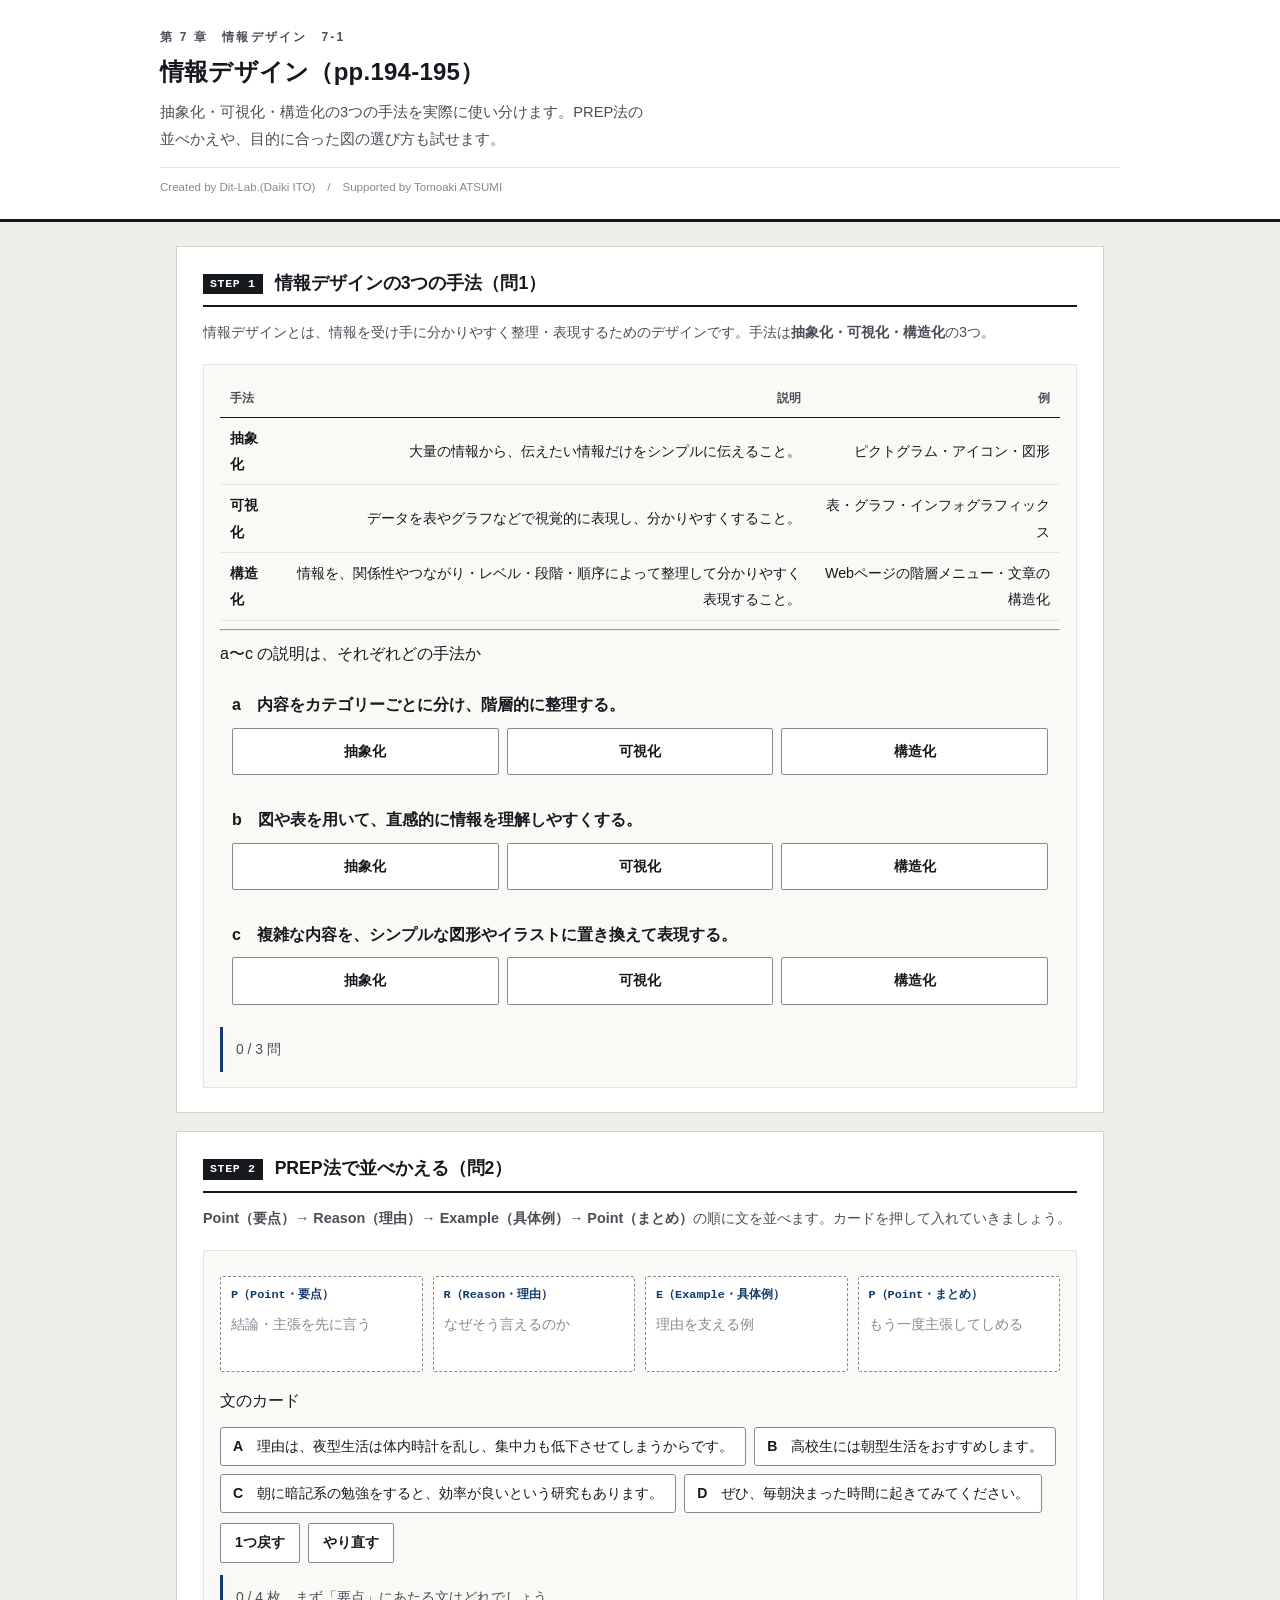
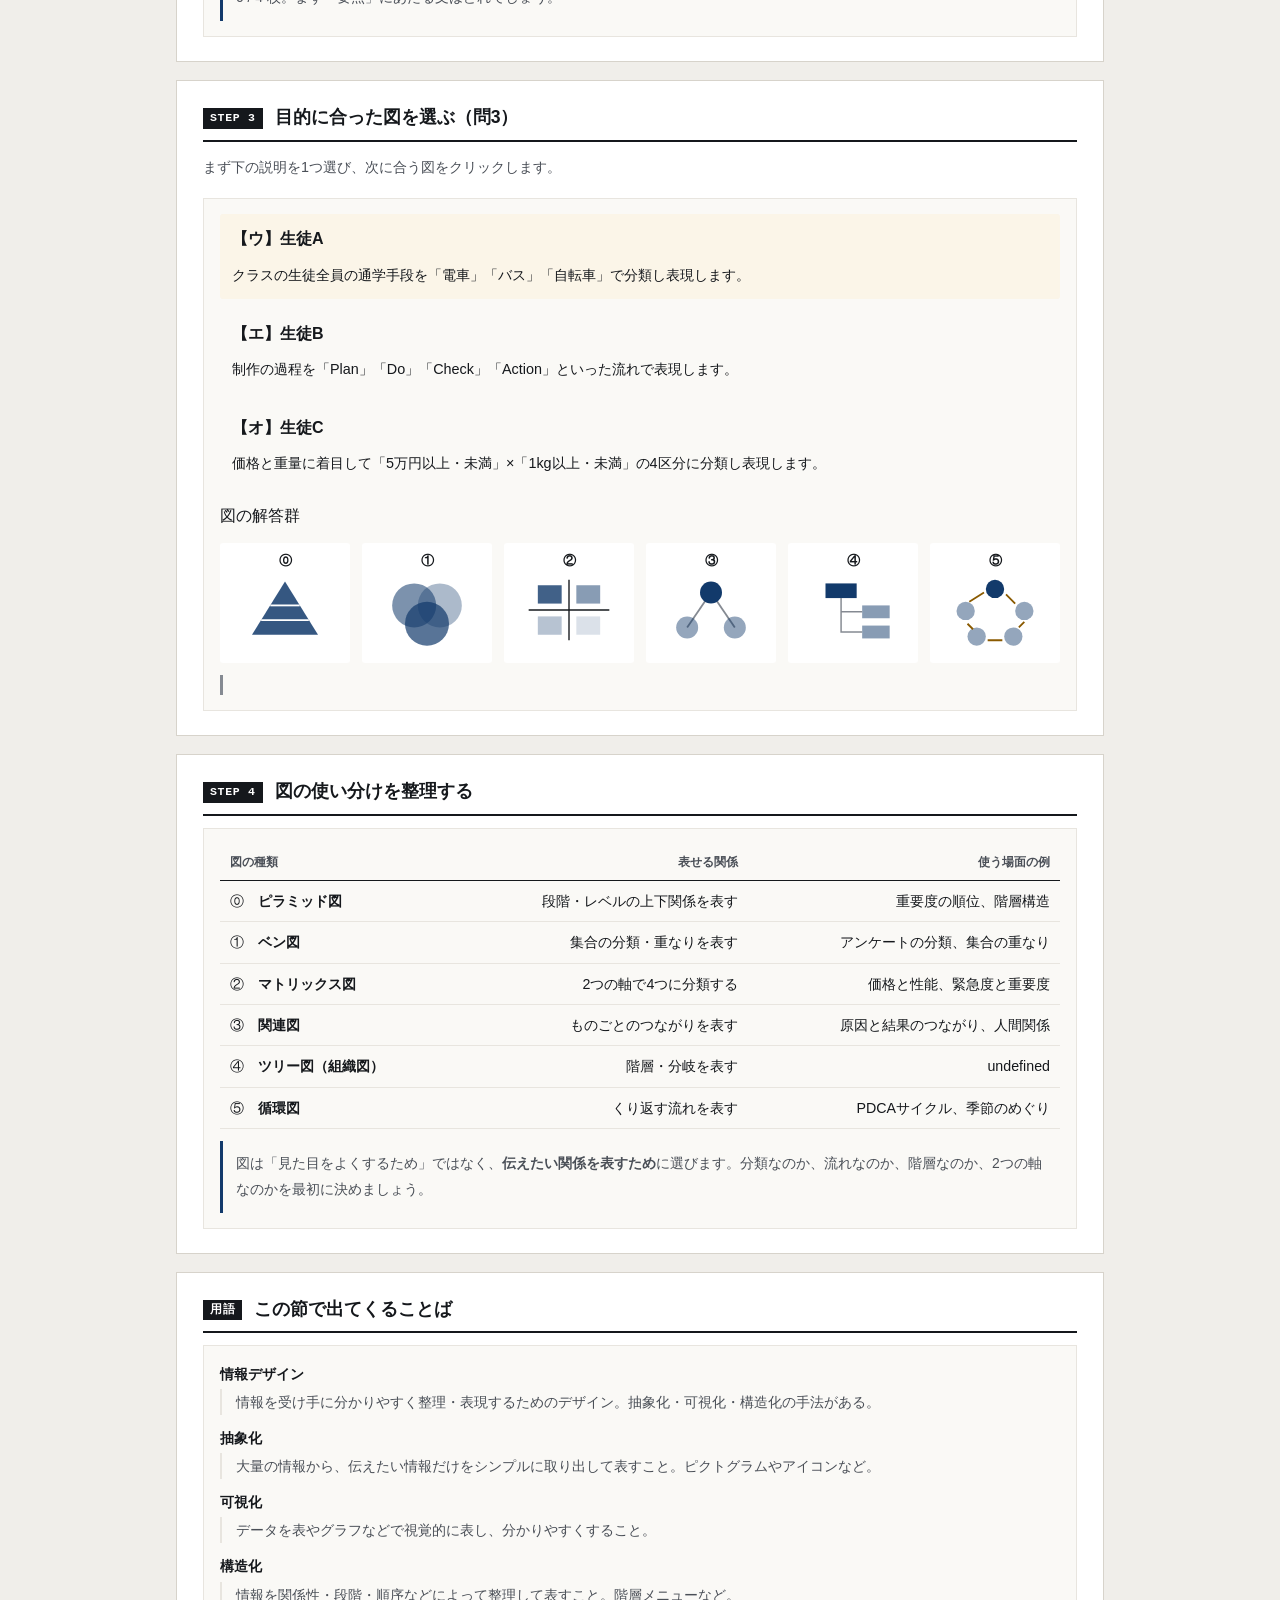
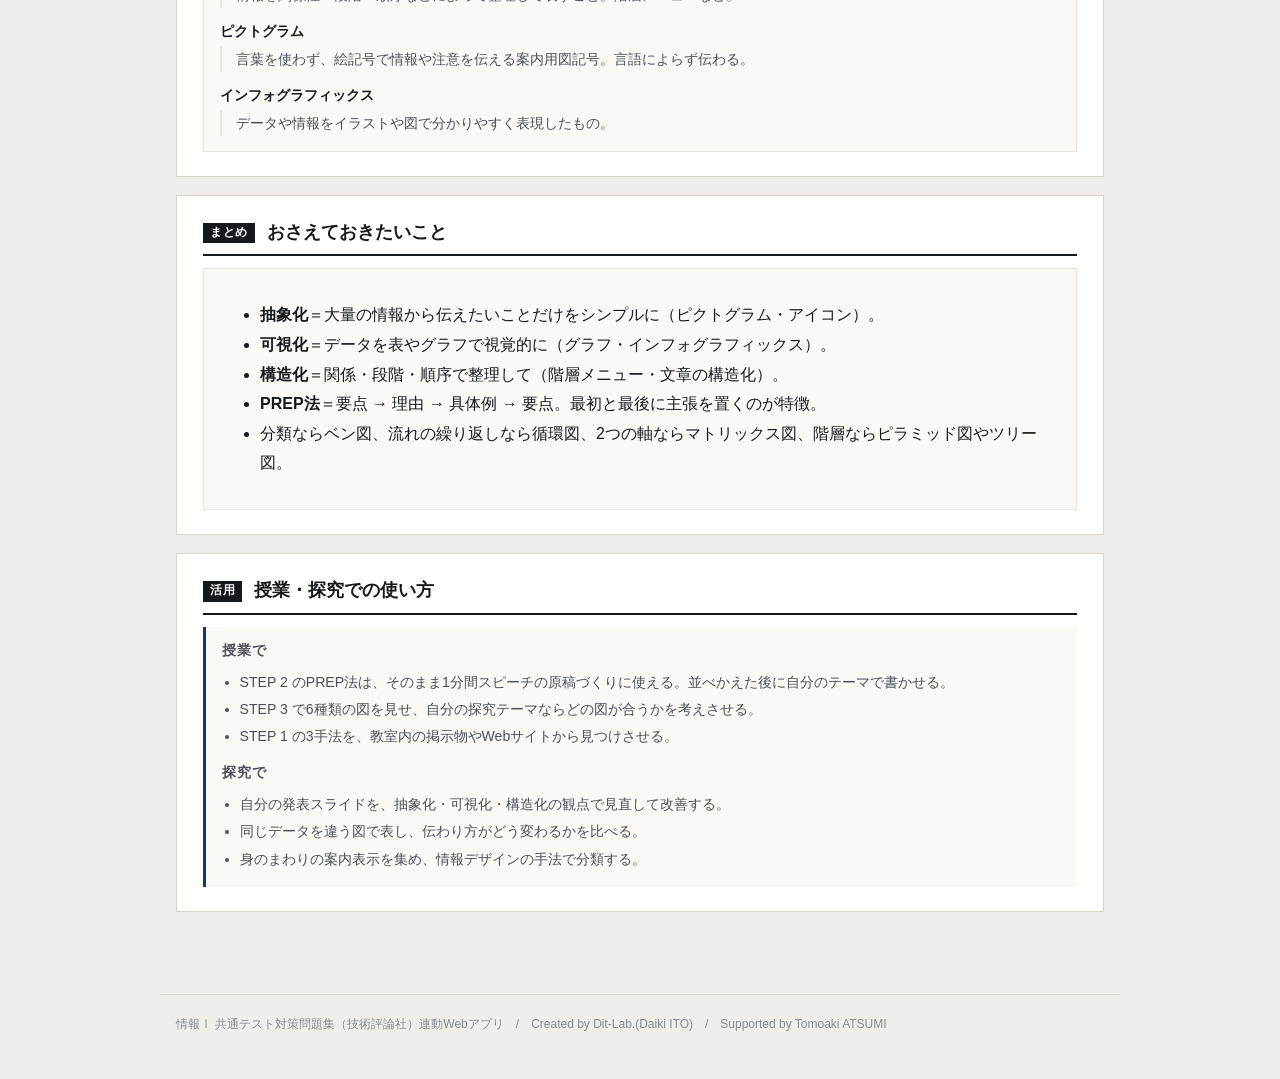
==== index.html @ 1894a0df "chore: CSS/JSにキャッシュバスターを付与（更新が確実に反映されるように）" ====
<!DOCTYPE html>
<html lang="ja">
<head>
<meta charset="UTF-8">
<meta name="viewport" content="width=device-width, initial-scale=1.0">
<title>情報デザイン｜情報Ⅰ共通テスト対策問題集</title>
<meta name="description" content="抽象化・可視化・構造化の3つの手法を実際に使い分けます。PREP法の並べかえや、目的に合った図の選び方も試せます。">
<link rel="icon" href="data:image/svg+xml,%3Csvg xmlns=%22http://www.w3.org/2000/svg%22 viewBox=%220 0 32 32%22%3E%3Crect width=%2232%22 height=%2232%22 fill=%22%2315181c%22/%3E%3Ctext x=%2216%22 y=%2222%22 font-size=%2218%22 font-family=%22monospace%22 fill=%22%23fff%22 text-anchor=%22middle%22%3E01%3C/text%3E%3C/svg%3E">
<link rel="stylesheet" href="css/style.css?v=239696b1">
<link rel="stylesheet" href="css/app.css?v=c68f0363">
</head>
<body>

<header class="app-header">
  <div class="inner">
    <span class="eyebrow">第 7 章　情報デザイン　7-1</span>
    <h1>情報デザイン（pp.194-195）</h1>
    <p class="lead">抽象化・可視化・構造化の3つの手法を実際に使い分けます。PREP法の並べかえや、目的に合った図の選び方も試せます。</p>
    <p class="credit">Created by Dit-Lab.(Daiki ITO)　/　Supported by Tomoaki ATSUMI</p>
  </div>
</header>

<main class="wrap">
  <section class="step" id="step1">
    <h2><span class="no">STEP 1</span>情報デザインの3つの手法（問1）</h2>
    <p class="desc">情報デザインとは、情報を受け手に分かりやすく整理・表現するためのデザインです。手法は<strong>抽象化・可視化・構造化</strong>の3つ。</p>
    <div class="panel">
      <div class="tbl-scroll"><table class="tbl" id="methodTable"></table></div>
      <hr class="sep">
      <p class="qhead">a〜c の説明は、それぞれどの手法か</p>
      <div class="methodgrid" id="methodBox"></div>
      <div class="note" id="methodNote" style="margin-top:12px"></div>
    </div>
  </section>

  <section class="step" id="step2">
    <h2><span class="no">STEP 2</span>PREP法で並べかえる（問2）</h2>
    <p class="desc"><strong>Point（要点）→ Reason（理由）→ Example（具体例）→ Point（まとめ）</strong>の順に文を並べます。カードを押して入れていきましょう。</p>
    <div class="panel">
      <div class="prep" id="prepSlots"></div>
      <p class="qhead" style="margin-top:14px">文のカード</p>
      <div class="cards" id="prepCards"></div>
      <div class="btn-row" style="margin-top:10px">
        <button class="btn" id="prepUndo">1つ戻す</button>
        <button class="btn" id="prepReset">やり直す</button>
      </div>
      <div class="note" id="prepNote" style="margin-top:12px"></div>
    </div>
  </section>

  <section class="step" id="step3">
    <h2><span class="no">STEP 3</span>目的に合った図を選ぶ（問3）</h2>
    <p class="desc">まず下の説明を1つ選び、次に合う図をクリックします。</p>
    <div class="panel">
      <div class="methodgrid" id="caseBox"></div>
      <p class="qhead" style="margin-top:14px">図の解答群</p>
      <div class="figgrid" id="figBox"></div>
      <div class="note" id="figNote" style="margin-top:12px"></div>
    </div>
  </section>

  <section class="step" id="step4">
    <h2><span class="no">STEP 4</span>図の使い分けを整理する</h2>
    <div class="panel">
      <div class="tbl-scroll"><table class="tbl" id="useTable"></table></div>
      <div class="note info" style="margin-top:12px">図は「見た目をよくするため」ではなく、<strong>伝えたい関係を表すため</strong>に選びます。分類なのか、流れなのか、階層なのか、2つの軸なのかを最初に決めましょう。</div>
    </div>
  </section>

  <section class="step" id="glossary">
    <h2><span class="no">用語</span>この節で出てくることば</h2>
    <div class="panel"><div id="glossBox"></div></div>
  </section>

  <section class="step" id="wrap">
    <h2><span class="no">まとめ</span>おさえておきたいこと</h2>
    <div class="panel">
      <ul class="bullets">
        <li><strong>抽象化</strong>＝大量の情報から伝えたいことだけをシンプルに（ピクトグラム・アイコン）。</li>
        <li><strong>可視化</strong>＝データを表やグラフで視覚的に（グラフ・インフォグラフィックス）。</li>
        <li><strong>構造化</strong>＝関係・段階・順序で整理して（階層メニュー・文章の構造化）。</li>
        <li><strong>PREP法</strong>＝要点 → 理由 → 具体例 → 要点。最初と最後に主張を置くのが特徴。</li>
        <li>分類ならベン図、流れの繰り返しなら循環図、2つの軸ならマトリックス図、階層ならピラミッド図やツリー図。</li>
      </ul>
    </div>
  </section>

  <section class="step">
    <h2><span class="no">活用</span>授業・探究での使い方</h2>
    <div class="use-note">
      <h3>授業で</h3>
      <ul>
        <li>STEP 2 のPREP法は、そのまま1分間スピーチの原稿づくりに使える。並べかえた後に自分のテーマで書かせる。</li>
        <li>STEP 3 で6種類の図を見せ、自分の探究テーマならどの図が合うかを考えさせる。</li>
        <li>STEP 1 の3手法を、教室内の掲示物やWebサイトから見つけさせる。</li>
      </ul>
      <h3 style="margin-top:12px">探究で</h3>
      <ul>
        <li>自分の発表スライドを、抽象化・可視化・構造化の観点で見直して改善する。</li>
        <li>同じデータを違う図で表し、伝わり方がどう変わるかを比べる。</li>
        <li>身のまわりの案内表示を集め、情報デザインの手法で分類する。</li>
      </ul>
    </div>
  </section>

</main>

<footer class="app-footer">
  情報Ⅰ 共通テスト対策問題集（技術評論社）連動Webアプリ　/　Created by Dit-Lab.(Daiki ITO)　/　Supported by Tomoaki ATSUMI
</footer>

<script src="js/tools.js?v=c07db610"></script>
<script src="js/chart.js?v=fb6e3be1"></script>
<script src="js/terms.js?v=a39c841d"></script>
<script src="js/app.js?v=77e30f7d"></script>
</body>
</html>
---- css/style.css ----
/* =========================================================
   情報Ⅰ 共通テスト対策問題集 — Web アプリ共通スタイル
   紙面（参考書）に寄せた設計。装飾色は使わず、色は意味を持つときだけ。
   ========================================================= */

:root{
  --paper:#ffffff;
  --paper-2:#faf9f6;      /* うすい紙 */
  --bg:#f0eeea;           /* 台紙 */
  --ink:#15181c;
  --ink-2:#4a4f57;
  --ink-3:#858a92;
  --rule:#d7d3cb;         /* 罫線 */
  --rule-2:#e8e5df;
  --accent:#123a6b;       /* 濃紺。主要操作と現在地だけに使う */
  --accent-w:#e9eef6;
  --zero:#c0392b;         /* 左＝0 */
  --one:#1d4ed8;          /* 右＝1 */
  --ok:#1f7a3d;   --ok-bg:#eef6f0;
  --ng:#b3261e;   --ng-bg:#fbefee;
  --warn:#8a5a00; --warn-bg:#fbf5e8;
  --font:"Hiragino Kaku Gothic ProN","Hiragino Sans","Yu Gothic Medium","Yu Gothic",
         "Noto Sans JP",Meiryo,-apple-system,BlinkMacSystemFont,sans-serif;
  --mono:"SFMono-Regular",Menlo,Consolas,"Courier New",monospace;
}

*{box-sizing:border-box}
[hidden]{display:none !important}
html{-webkit-text-size-adjust:100%}
body{
  margin:0; background:var(--bg); color:var(--ink);
  font-family:var(--font); font-size:16px; line-height:1.85;
  font-feature-settings:"palt" 1;
}
h1,h2,h3,h4{line-height:1.45; margin:0; font-weight:700}
p{margin:0 0 .75em} p:last-child{margin-bottom:0}
a{color:var(--accent)}

/* ---------- 標題 ---------- */
.app-header{background:var(--paper); border-bottom:3px solid var(--ink); padding:26px 20px 20px}
.app-header .inner{max-width:960px; margin:0 auto}
.app-header .eyebrow{
  font-size:.75rem; font-weight:700; color:var(--ink-2); letter-spacing:.18em;
  display:block; margin-bottom:7px;
}
.app-header h1{font-size:1.5rem; letter-spacing:.01em}
.app-header .lead{font-size:.92rem; color:var(--ink-2); margin-top:9px; max-width:60ch}
.app-header .credit{
  font-size:.72rem; color:var(--ink-3); margin-top:14px;
  padding-top:9px; border-top:1px solid var(--rule-2);
}

/* ---------- 版面 ---------- */
.wrap{max-width:960px; margin:0 auto; padding:24px 16px 64px}
.step{background:var(--paper); border:1px solid var(--rule); padding:24px 26px; margin-bottom:18px}
.step > h2{
  display:flex; align-items:baseline; gap:12px; font-size:1.1rem;
  padding-bottom:9px; border-bottom:2px solid var(--ink); margin-bottom:12px;
}
.step > h2 .no{
  flex:none; font-family:var(--mono); font-size:.72rem; font-weight:700;
  background:var(--ink); color:var(--paper); padding:2px 7px; letter-spacing:.06em;
  position:relative; top:-2px;
}
.step > .desc{color:var(--ink-2); font-size:.9rem; margin-bottom:18px}
.step[hidden]{display:none}

.grid{display:grid; gap:20px}
.grid > *{min-width:0}          /* 子の中身で列が広がるのを防ぐ */
@media(min-width:800px){ .grid.c2{grid-template-columns:1fr 1fr} }

.panel{border:1px solid var(--rule-2); background:var(--paper-2); padding:15px 16px; min-width:0}
.panel > h3{
  font-size:.8rem; font-weight:700; color:var(--ink-2); letter-spacing:.08em;
  margin-bottom:12px; padding-bottom:6px; border-bottom:1px solid var(--rule);
}

/* ---------- 部品 ---------- */
.btn{
  appearance:none; border:1px solid var(--ink-3); background:var(--paper); color:var(--ink);
  font-family:inherit; font-size:.88rem; font-weight:700; padding:8px 14px;
  border-radius:2px; cursor:pointer; min-height:40px; line-height:1.4;
  transition:background .12s, border-color .12s, color .12s;
}
.btn:hover:not(:disabled){background:var(--accent-w); border-color:var(--accent); color:var(--accent)}
.btn:disabled{opacity:.35; cursor:not-allowed}
.btn.primary{background:var(--accent); color:var(--paper); border-color:var(--accent)}
.btn.primary:hover:not(:disabled){background:#0d2c53; color:var(--paper)}
.btn.ghost{border-color:var(--rule); color:var(--ink-2)}
.btn.sm{font-size:.8rem; padding:5px 10px; min-height:34px}
.btn-row{display:flex; flex-wrap:wrap; gap:8px; align-items:center}

/* タブ（見出し下線式） */
.seg{display:flex; gap:0; border-bottom:1px solid var(--rule)}
.seg button{
  appearance:none; border:0; background:transparent; font-family:inherit; font-size:.88rem;
  font-weight:700; color:var(--ink-3); padding:9px 4px; margin-right:26px; cursor:pointer;
  border-bottom:3px solid transparent; margin-bottom:-1px; min-height:40px;
}
.seg button:hover{color:var(--ink-2)}
.seg button[aria-pressed="true"]{color:var(--ink); border-bottom-color:var(--accent)}

label.fld{display:block; font-size:.78rem; font-weight:700; color:var(--ink-2); margin-bottom:5px; letter-spacing:.04em}
input[type=text], textarea, input[type=number]{
  width:100%; font-family:inherit; font-size:1rem; color:var(--ink);
  border:1px solid var(--ink-3); border-radius:2px; padding:9px 11px;
  background:var(--paper); min-height:42px;
}
input:focus, textarea:focus{outline:2px solid var(--accent); outline-offset:-1px; border-color:var(--accent)}
.btn:focus-visible, .seg button:focus-visible, .node-card:focus-visible{outline:2px solid var(--accent); outline-offset:2px}
textarea{resize:vertical; line-height:1.7}
.mono{font-family:var(--mono)}

table.tbl{width:100%; border-collapse:collapse; font-size:.89rem}
table.tbl th, table.tbl td{border-bottom:1px solid var(--rule-2); padding:7px 10px; text-align:right}
table.tbl th:first-child, table.tbl td:first-child{text-align:left}
table.tbl thead th{border-bottom:1.5px solid var(--ink); font-size:.76rem; color:var(--ink-2); font-weight:700; white-space:nowrap}
.tbl-scroll{overflow-x:auto; -webkit-overflow-scrolling:touch; max-width:100%}

.note{padding:10px 13px; font-size:.87rem; border-left:3px solid var(--ink-3); background:var(--paper-2)}
.note.ok{background:var(--ok-bg); border-left-color:var(--ok); color:#123f22}
.note.ng{background:var(--ng-bg); border-left-color:var(--ng); color:#6d1a15}
.note.info{background:var(--paper-2); border-left-color:var(--accent); color:var(--ink-2)}
.note.warn{background:var(--warn-bg); border-left-color:var(--warn); color:#5c3d00}
.note[hidden]{display:none}

.badge{
  display:inline-block; font-size:.72rem; font-weight:700; padding:1px 7px;
  border:1px solid var(--rule); color:var(--ink-2); background:var(--paper); letter-spacing:.04em;
}

/* 数値は罫線で仕切るだけ。カードにしない */
.metrics{display:flex; flex-wrap:wrap; gap:0; border-top:1px solid var(--rule)}
.metric{flex:1 1 130px; padding:11px 14px 11px 0; border-right:1px solid var(--rule-2)}
.metric:last-child{border-right:0}
.metric .k{font-size:.74rem; color:var(--ink-3); font-weight:700; letter-spacing:.05em}
.metric .v{font-size:1.6rem; font-weight:700; line-height:1.3; font-family:var(--mono); letter-spacing:-.01em}
.metric .s{font-size:.76rem; color:var(--ink-2)}

.bit0{color:var(--zero); font-weight:700}
.bit1{color:var(--one); font-weight:700}

.app-footer{
  max-width:960px; margin:0 auto; padding:18px 16px 44px; color:var(--ink-3);
  font-size:.75rem; border-top:1px solid var(--rule);
}
.sr-only{position:absolute;width:1px;height:1px;overflow:hidden;clip:rect(0 0 0 0);white-space:nowrap}

@media(max-width:640px){
  body{font-size:15px}
  .app-header{padding:20px 16px 16px}
  .app-header h1{font-size:1.16rem}
  .wrap{padding:16px 12px 52px}
  .step{padding:18px 15px}
  .seg button{margin-right:18px; font-size:.84rem}
  .metric{flex-basis:50%; border-right:0}
}
@media (prefers-reduced-motion:reduce){ *{animation:none!important; transition:none!important} }

/* ---------- 自分のデータ・共有・印刷 ---------- */
.toolbar{display:flex; flex-wrap:wrap; gap:8px; align-items:center; margin-top:12px;
  padding-top:12px; border-top:1px solid var(--rule-2)}
.toolbar .hint{font-size:.78rem; color:var(--ink-3)}
.paste-area{width:100%; min-height:110px; font-family:var(--mono); font-size:.86rem}
.use-note{background:var(--paper-2); border-left:3px solid var(--accent); padding:14px 16px; font-size:.88rem}
.use-note h3{font-size:.86rem; letter-spacing:.06em; margin-bottom:8px; color:var(--ink-2)}
.use-note ol, .use-note ul{margin:0; padding-left:1.25em; line-height:1.95; color:var(--ink-2)}

@media print{
  body{background:#fff}
  .app-header{border-bottom:2px solid #000}
  .step{border:1px solid #bbb; break-inside:avoid; page-break-inside:avoid; margin-bottom:12px}
  .btn, .seg, .toolbar, input[type=range]{display:none !important}
  .note{border-left-width:2px}
  a[href]:after{content:""}
}

/* ---------- 入力グリッド ---------- */
.dg-scroll{overflow:auto; -webkit-overflow-scrolling:touch; border:1px solid var(--rule); background:var(--paper); max-height:420px}
table.dg{border-collapse:collapse; font-family:var(--mono); font-size:.9rem; min-width:100%}
table.dg th, table.dg td{border:1px solid var(--rule-2); padding:0}
table.dg thead th{background:var(--paper-2); position:sticky; top:0; z-index:2}
table.dg .dg-n{background:var(--paper-2); color:var(--ink-3); font-size:.76rem; font-weight:400;
  text-align:center; min-width:34px; padding:0 4px; position:sticky; left:0; z-index:1}
table.dg .dg-corner{background:var(--paper-2); min-width:34px; position:sticky; left:0; z-index:3}
table.dg .dg-act{background:var(--paper-2); width:34px}
.dg-h, .dg-c{width:100%; min-width:96px; border:0; background:transparent; font-family:inherit;
  font-size:.9rem; padding:8px 9px; color:var(--ink); min-height:38px}
.dg-h{font-weight:700; font-family:var(--font); font-size:.82rem; color:var(--ink-2)}
.dg-c.num{text-align:right}
.dg-c:focus, .dg-h:focus{outline:2px solid var(--accent); outline-offset:-2px; background:var(--accent-w)}
.dg-del{border:0; background:transparent; color:var(--ink-3); cursor:pointer; width:32px; height:34px; font-size:1rem}
.dg-del:hover{color:var(--ng)}
.dg-tools{display:flex; flex-wrap:wrap; gap:8px; align-items:center; margin-top:10px}
.dg-hint{font-size:.76rem; color:var(--ink-3)}

/* ---------- ファイル読み込み ---------- */
.filebox{display:flex; flex-wrap:wrap; gap:10px; align-items:center; padding:12px;
  border:1px dashed var(--rule); background:var(--paper-2)}
.filebox input[type=file]{font-size:.85rem; font-family:inherit; max-width:100%}
.filebox .sel{max-width:220px}
.filelabel{display:inline-flex; align-items:center; gap:6px; font-size:.85rem; font-weight:700;
  border:1px solid var(--ink-3); background:var(--paper); padding:8px 14px; border-radius:2px; cursor:pointer; min-height:40px}
.filelabel:hover{border-color:var(--accent); color:var(--accent); background:var(--accent-w)}
.filelabel input{display:none}

/* ---------- 用語解説 ---------- */
.term{position:relative; border-bottom:1.5px dotted var(--accent); cursor:help; color:var(--accent); font-weight:700}
.term .term-pop{display:none; position:absolute; left:0; top:1.7em; z-index:50; width:min(300px,78vw);
  background:var(--paper); border:1px solid var(--ink-3); box-shadow:0 6px 20px rgba(0,0,0,.14);
  padding:10px 12px; font-size:.82rem; font-weight:400; color:var(--ink-2); line-height:1.75;
  border-left:3px solid var(--accent); cursor:auto; text-align:left}
.term .term-pop b{display:block; color:var(--ink); font-size:.86rem; margin-bottom:3px}
.term.open .term-pop{display:block}
dl.gloss{margin:0; font-size:.88rem}
dl.gloss dt{font-weight:700; color:var(--ink); margin-top:10px}
dl.gloss dt:first-child{margin-top:0}
dl.gloss dd{margin:2px 0 0; color:var(--ink-2); line-height:1.85; padding-left:1em; border-left:2px solid var(--rule-2)}
@media print{ .term{border-bottom:0; color:inherit} .term .term-pop{display:none !important} }

/* ---------- スマホ・タブレット ---------- */
@media (max-width:1024px){
  /* iOS で入力時に画面が勝手に拡大するのを防ぐ（16px 未満だとズームする） */
  input[type=text], input[type=number], textarea, select, .dg-c, .dg-h{ font-size:16px }
  .dg-c, .dg-h{ min-width:110px }
}
@media (max-width:820px){
  .grid.c2{grid-template-columns:1fr}
  .dg-scroll{max-height:340px}
  .filebox{flex-direction:column; align-items:stretch}
  .filebox .sel{max-width:100%}
  .term .term-pop{left:auto; right:0; width:min(280px,86vw)}
}
@media (max-width:480px){
  .step > h2{font-size:1rem; flex-wrap:wrap}
  .metrics{gap:0}
  .metric{flex-basis:50%; padding-right:10px}
  .metric .v{font-size:1.3rem}
  .btn{padding:8px 12px}
  .dg-tools{gap:6px}
  .dg-hint{width:100%}
}
/* タッチ操作でのスクロールを滑らかに */
.tbl-scroll, .dg-scroll, .tree-box{ -webkit-overflow-scrolling:touch; overscroll-behavior-x:contain }

/* 幅指定つきの入力欄がスマートフォンではみ出さないようにする */
input[type=text], input[type=number], input[type=search], textarea, select{ max-width:100% }
.btn-row > label{ min-width:0; max-width:100% }
.btn-row > label input, .btn-row > label select{ max-width:100% }

/* 共通：○×判定・並べかえ（quiz.js 用） */
.abcde{border:1px solid var(--rule); border-radius:3px; overflow:hidden}
.abcde > div{border-top:1px solid var(--rule); padding:10px 12px}
.abcde > div:first-child{border-top:0}
.abcde .st{display:flex; gap:10px; align-items:flex-start; flex-wrap:wrap}
.abcde .st .k{font-weight:700; font-family:var(--mono); min-width:1.4em}
.abcde .st .t{flex:1; min-width:12em}
.abcde .jb{display:flex; gap:6px}
.abcde .jb .btn{min-width:3.4em; padding:6px 10px; text-align:center}
.prep{display:grid; grid-template-columns:repeat(auto-fit,minmax(150px,1fr)); gap:10px; margin-top:10px}
.prep .slot{border:1px dashed var(--ink-3); border-radius:3px; padding:10px; min-height:92px; background:var(--paper)}
.prep .slot.filled{border-style:solid}
.prep .slot .tag{font:700 .74rem/1.4 var(--mono); color:var(--accent); display:block; margin-bottom:6px}
.prep .slot .txt{font-size:.86rem; line-height:1.7}
.cards{display:flex; flex-wrap:wrap; gap:8px; margin-top:10px}
.cards .c{border:1px solid var(--ink-3); border-radius:3px; padding:9px 12px; background:var(--paper);
  cursor:pointer; font-size:.88rem; max-width:100%; text-align:left; font-family:inherit; color:var(--ink)}
.cards .c:hover{background:var(--warn-bg)}
.cards .c.used{opacity:.35; pointer-events:none}
---- css/app.css ----
.qhead{display:flex; justify-content:space-between; align-items:center; margin-bottom:12px}
.card-q{border:1px solid var(--rule); background:var(--paper); padding:18px; margin-bottom:14px}
.q-scene{font-size:1rem; font-weight:700; line-height:1.9}
.choice4{display:grid; gap:8px; grid-template-columns:repeat(auto-fit,minmax(160px,1fr))}
.choice4 .btn{text-align:left; line-height:1.65; padding:11px 13px}
.choice4 .btn.correct{background:var(--ok-bg); border-color:var(--ok); color:var(--ok)}
.choice4 .btn.wrong{background:var(--ng-bg); border-color:var(--ng); color:var(--ng)}
.choice4.locked{pointer-events:none}
.sel{width:100%; font-family:inherit; font-size:.95rem; padding:9px 11px; min-height:42px;
  border:1px solid var(--ink-3); border-radius:2px; background:var(--paper); color:var(--ink)}
input[type=range]{width:100%; accent-color:var(--accent); height:34px}
.why{font-size:.85rem; color:var(--ink-2); line-height:1.85}
.eqbox{font-family:var(--mono); font-size:1.02rem; font-weight:700; text-align:center; padding:14px;
  border:1px solid var(--rule); background:var(--paper-2); line-height:1.8}
.blankin{border:1.5px solid var(--accent); background:#fff; padding:6px 8px; text-align:center;
  font-family:var(--mono); min-height:38px; font-size:.95rem; max-width:120px}
.blankin.ok{border-color:var(--ok); background:var(--ok-bg)}
.blankin.ng{border-color:var(--ng); background:var(--ng-bg)}
table.tbl td .blankin{width:100%; max-width:none}

/* --- 7-1 情報デザイン --- */
.figgrid{display:grid;grid-template-columns:repeat(auto-fit,minmax(130px,1fr));gap:12px}
.figgrid .f{border:1px solid var(--line);border-radius:3px;padding:10px;text-align:center;background:#fff;cursor:pointer}
.figgrid .f:hover{background:var(--warn-bg)}
.figgrid .f.pick{border-color:var(--accent);border-width:2px;background:var(--warn-bg)}
.figgrid .f.correct{border-color:var(--ok);background:var(--ok-bg)}
.figgrid .f.wrong{border-color:var(--ng);background:var(--ng-bg)}
.figgrid .f svg{width:100%;height:78px;display:block}
.figgrid .f .no{font:700 .82rem/1.4 var(--mono);color:var(--muted)}
.figgrid .f .nm{font-size:.78rem;color:var(--muted);margin-top:4px}
.prep{display:grid;grid-template-columns:repeat(auto-fit,minmax(150px,1fr));gap:10px;margin-top:10px}
.prep .slot{border:1px dashed var(--ink-3);border-radius:3px;padding:10px;min-height:96px;background:#fff}
.prep .slot .tag{font:700 .74rem/1.4 var(--mono);color:var(--accent);display:block;margin-bottom:6px}
.prep .slot.filled{border-style:solid}
.prep .slot .txt{font-size:.86rem;line-height:1.7}
.cards{display:flex;flex-wrap:wrap;gap:8px;margin-top:10px}
.cards .c{border:1px solid var(--ink-3);border-radius:3px;padding:9px 12px;background:#fff;cursor:pointer;
  font-size:.88rem;max-width:100%;text-align:left}
.cards .c:hover{background:var(--warn-bg)}
.cards .c.used{opacity:.35;pointer-events:none}
.methodgrid{display:grid;grid-template-columns:1fr;gap:10px}
.mrow{border:1px solid var(--line);border-radius:3px;padding:10px 12px}
.mrow .q{font-weight:700;margin-bottom:8px}
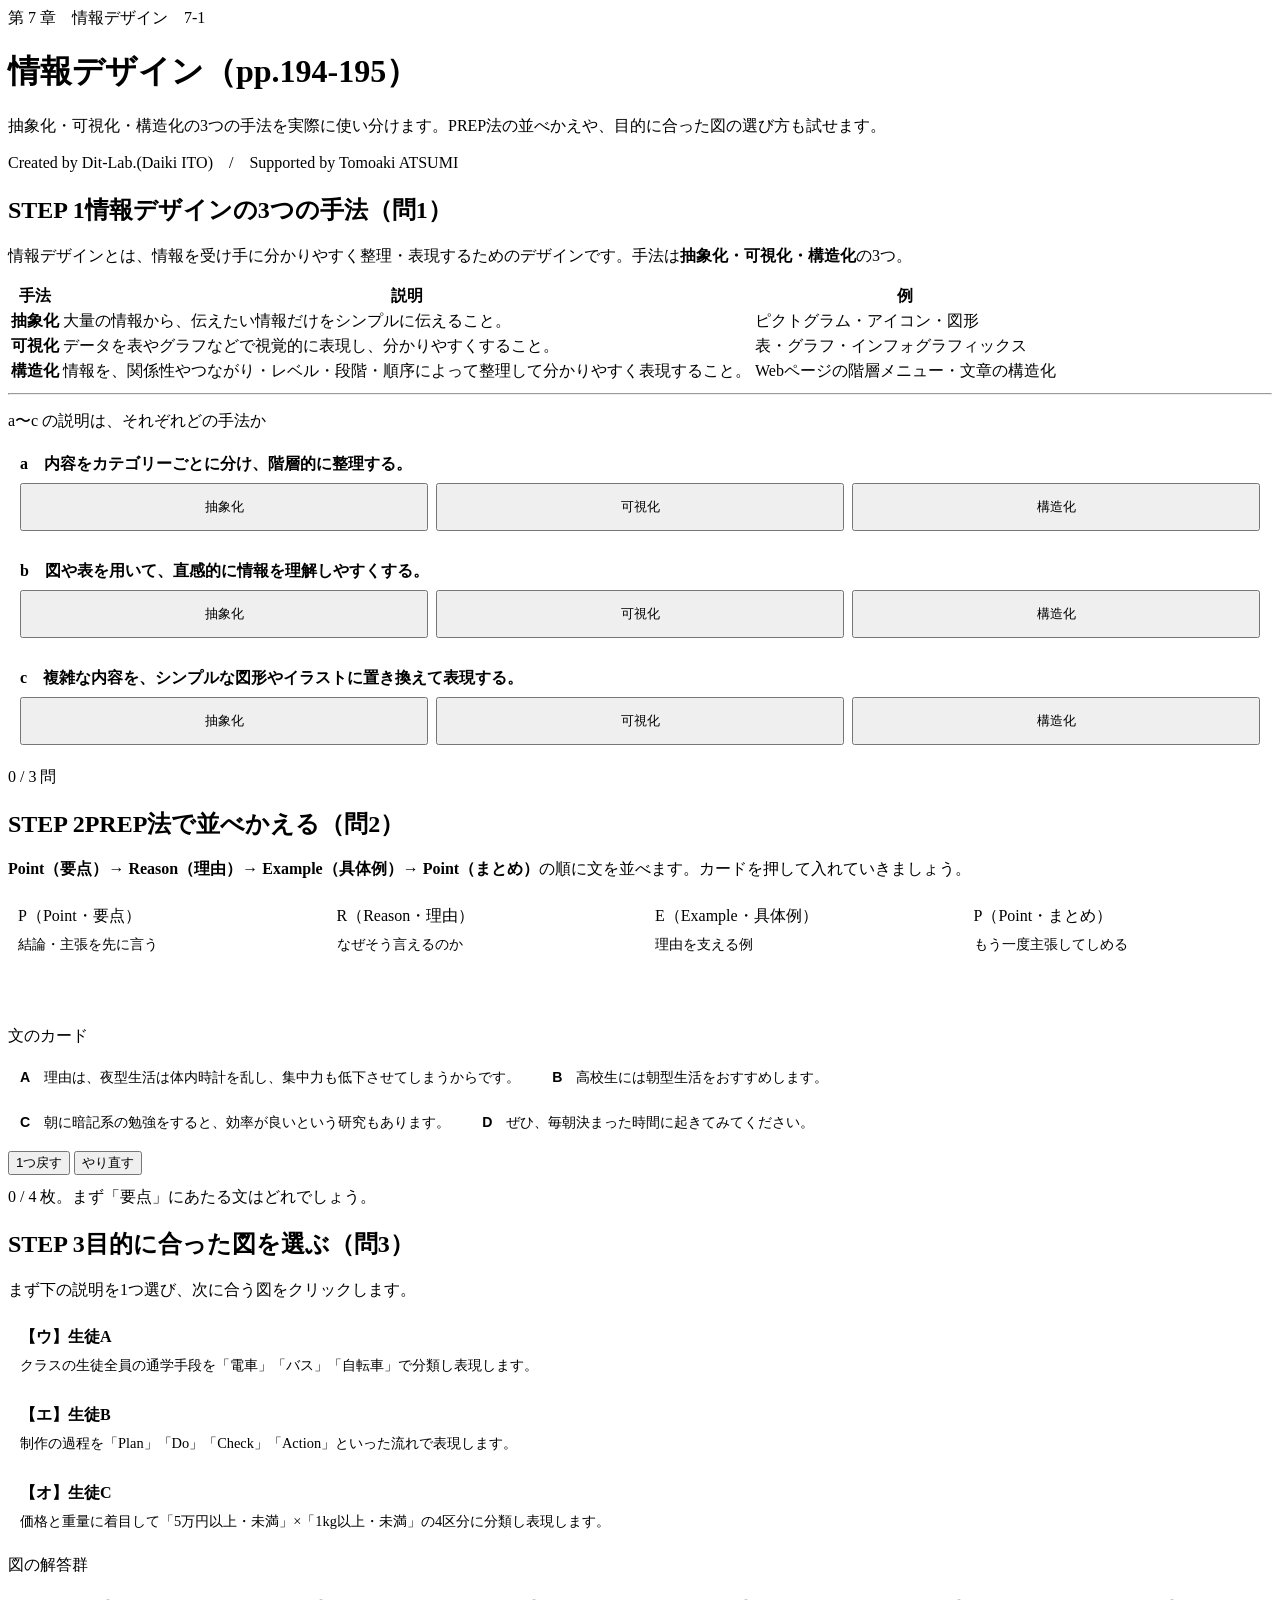
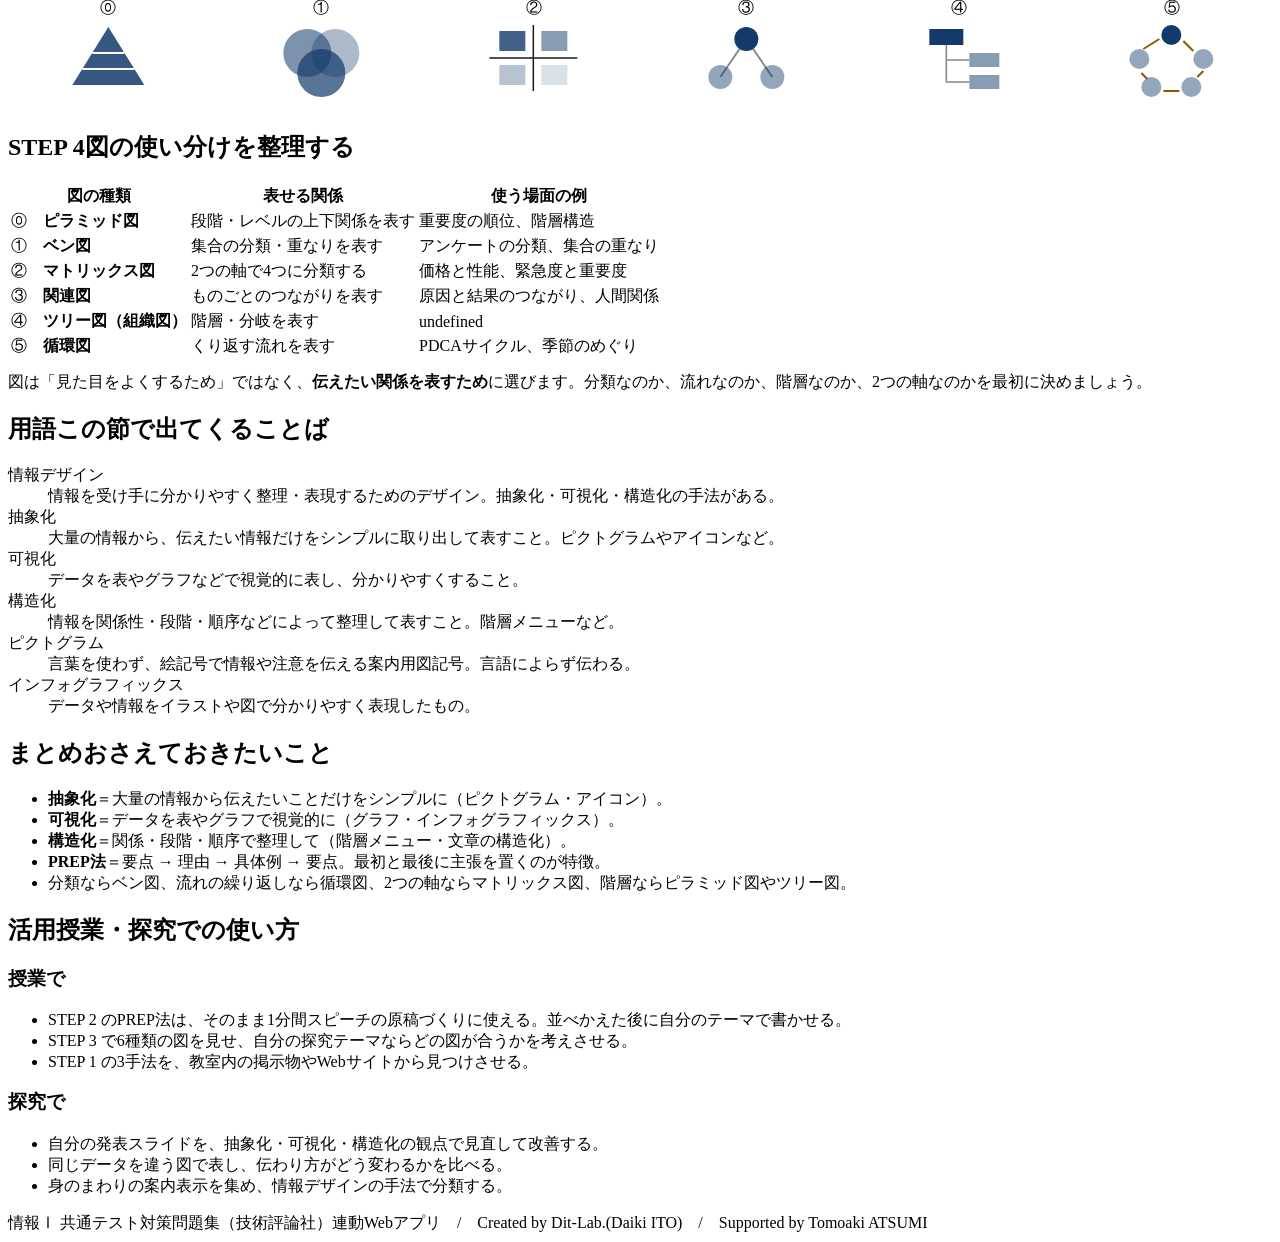
==== commit 5173f506: "fix: 解説文が折り返さず画面からはみ出す場合がある不具合を修正" ====
--- a/index.html
+++ b/index.html
@@ -6,7 +6,7 @@
 <title>情報デザイン｜情報Ⅰ共通テスト対策問題集</title>
 <meta name="description" content="抽象化・可視化・構造化の3つの手法を実際に使い分けます。PREP法の並べかえや、目的に合った図の選び方も試せます。">
 <link rel="icon" href="data:image/svg+xml,%3Csvg xmlns=%22http://www.w3.org/2000/svg%22 viewBox=%220 0 32 32%22%3E%3Crect width=%2232%22 height=%2232%22 fill=%22%2315181c%22/%3E%3Ctext x=%2216%22 y=%2222%22 font-size=%2218%22 font-family=%22monospace%22 fill=%22%23fff%22 text-anchor=%22middle%22%3E01%3C/text%3E%3C/svg%3E">
-<link rel="stylesheet" href="css/style.css?v=239696b1">
+<link rel="stylesheet" href="css/style.css?v=1b60c856">
 <link rel="stylesheet" href="css/app.css?v=c68f0363">
 </head>
 <body>
@@ -109,8 +109,6 @@
   情報Ⅰ 共通テスト対策問題集（技術評論社）連動Webアプリ　/　Created by Dit-Lab.(Daiki ITO)　/　Supported by Tomoaki ATSUMI
 </footer>
 
-<script src="js/tools.js?v=c07db610"></script>
-<script src="js/chart.js?v=fb6e3be1"></script>
 <script src="js/terms.js?v=a39c841d"></script>
 <script src="js/app.js?v=77e30f7d"></script>
 </body>
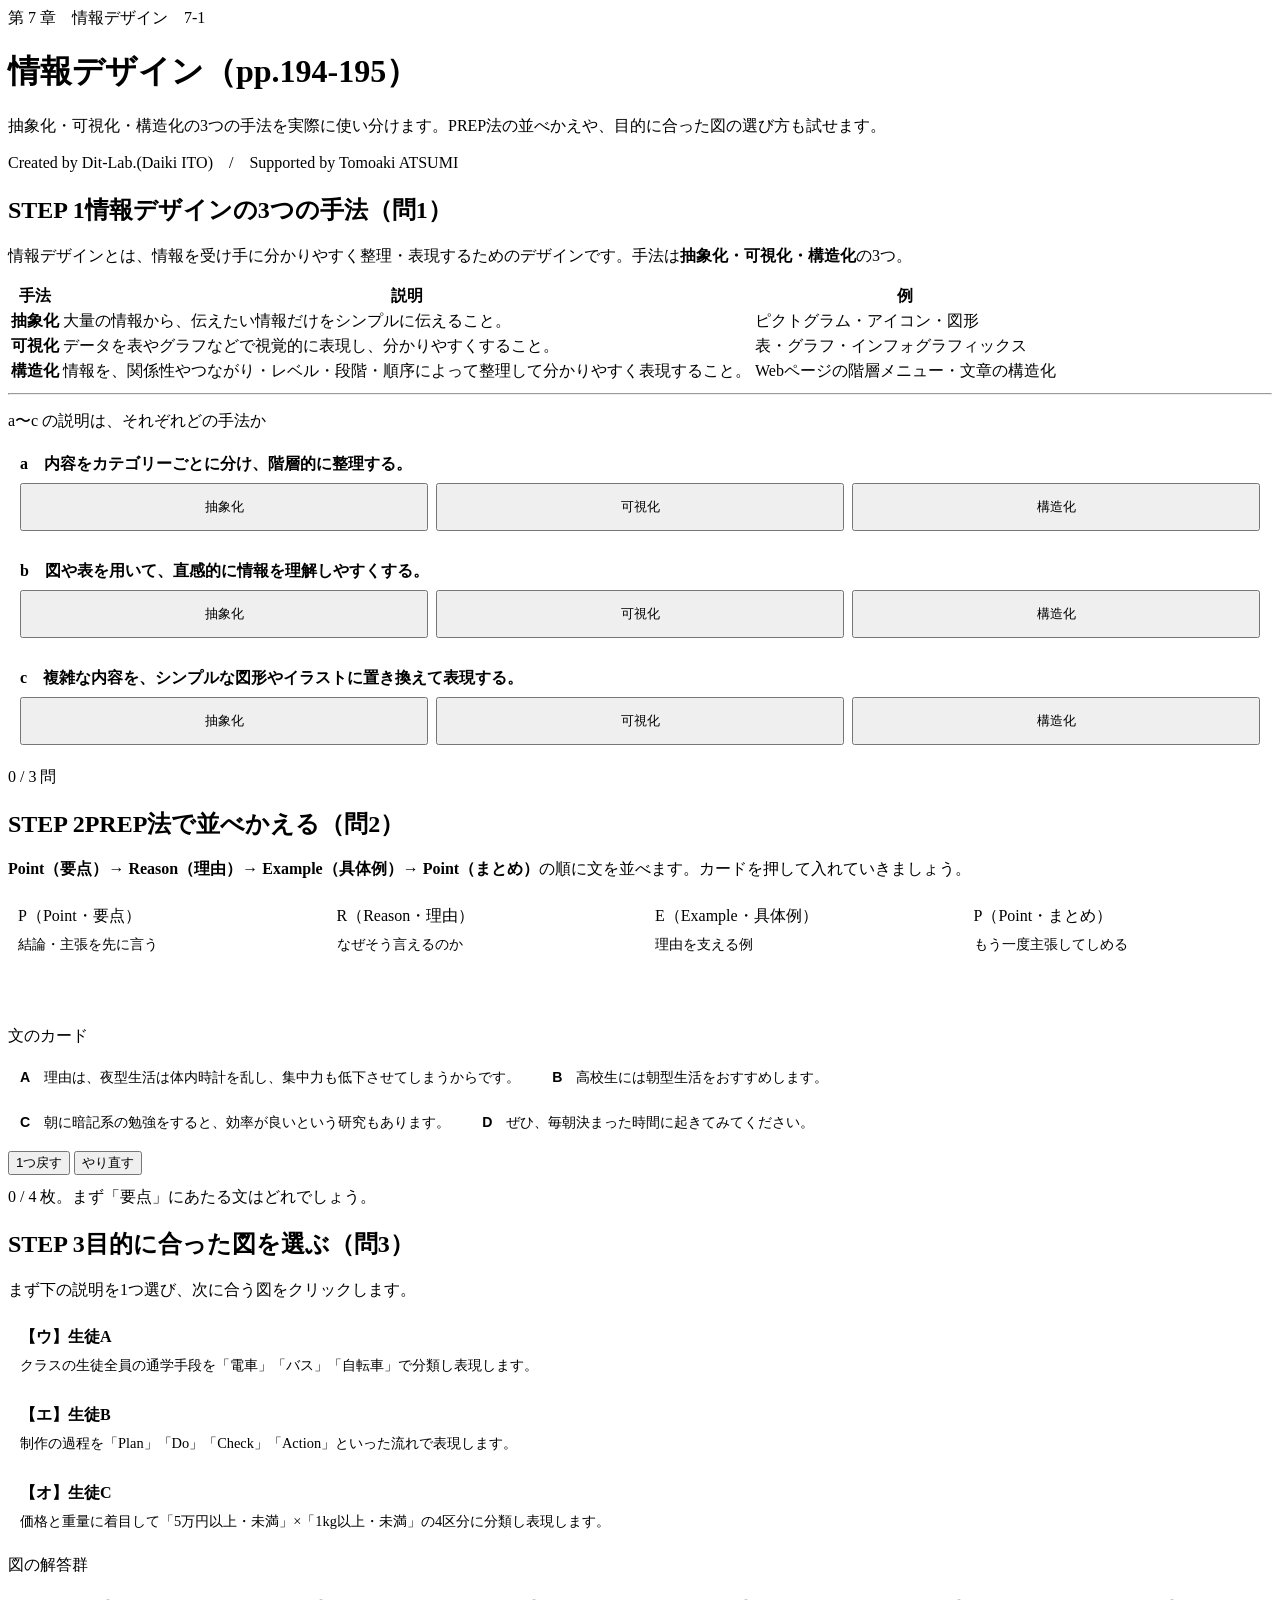
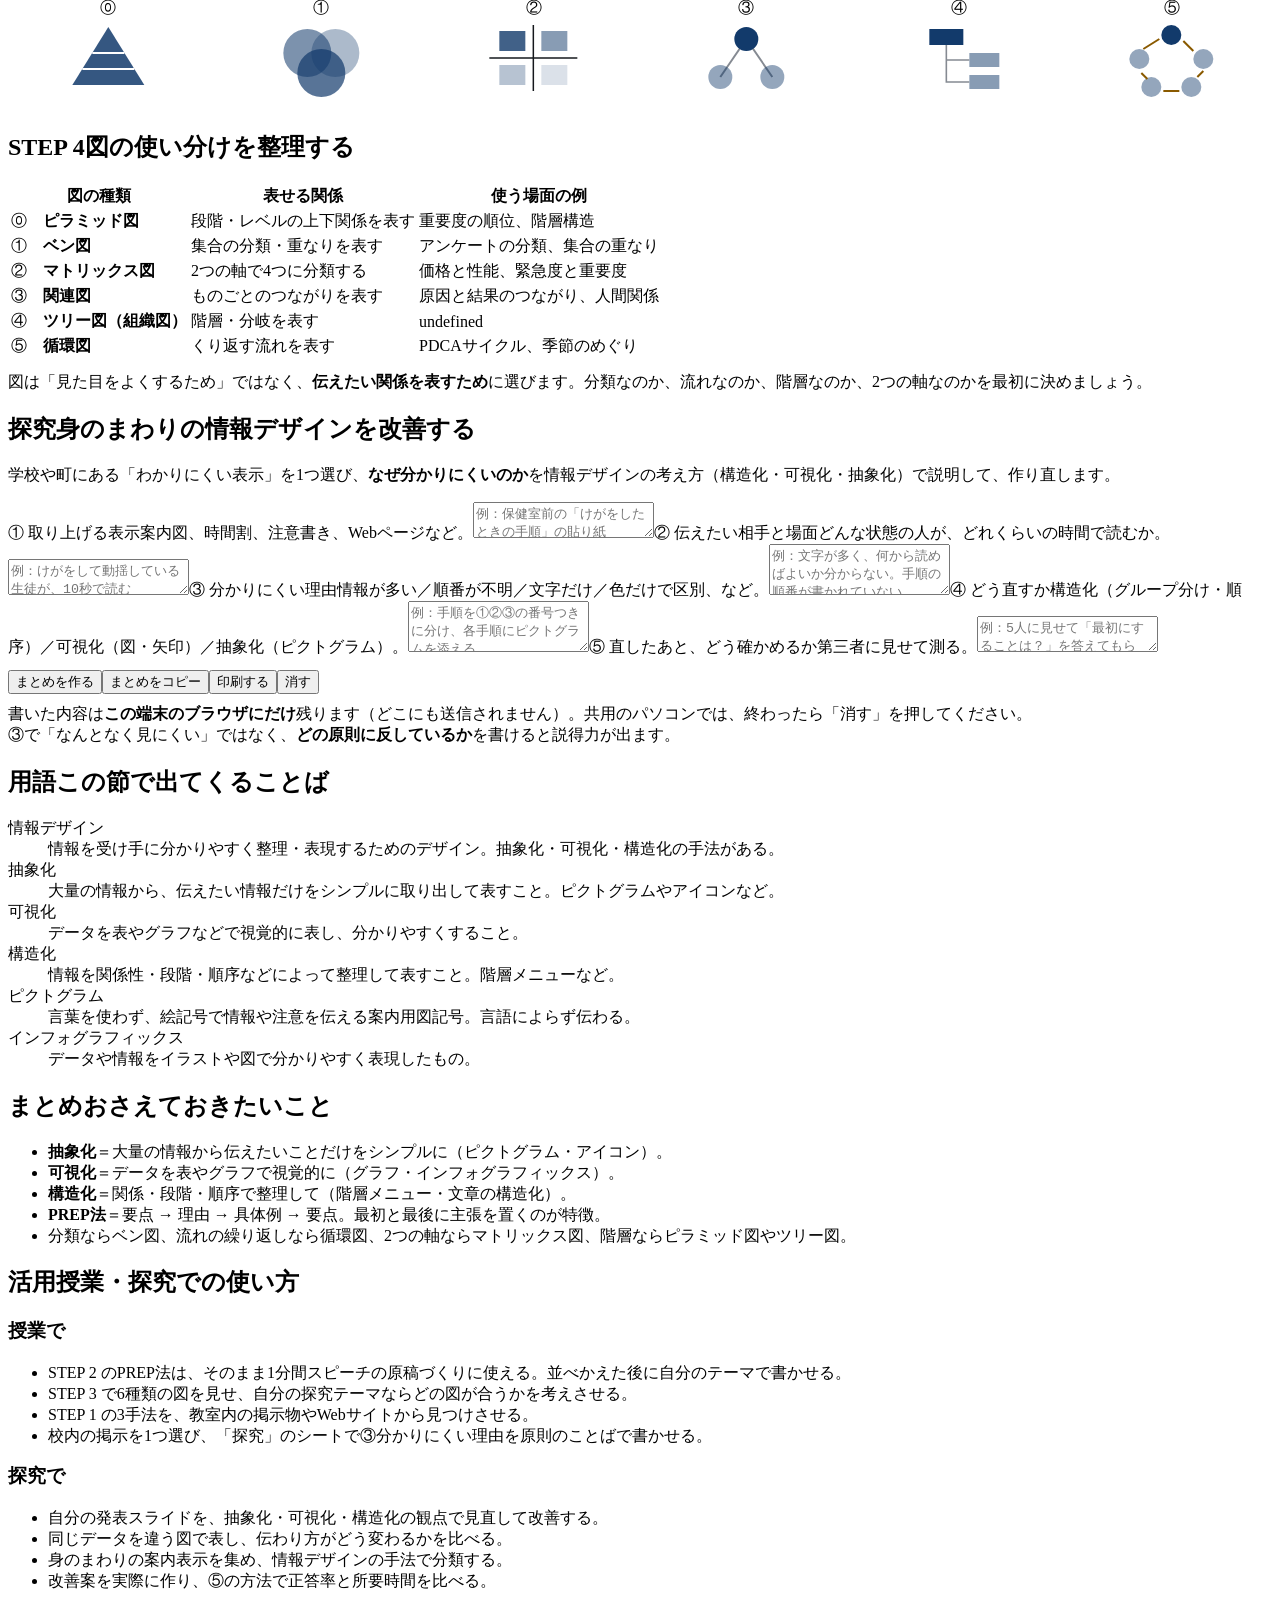
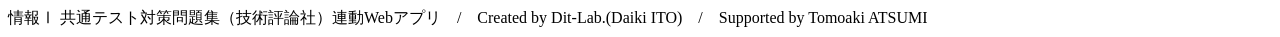
==== commit 8cf5776f: "feat: 自分のテーマで書く探究ワークシートを追加（コピー・印刷でき、授業のワークシートとして使える）" ====
--- a/index.html
+++ b/index.html
@@ -6,7 +6,7 @@
 <title>情報デザイン｜情報Ⅰ共通テスト対策問題集</title>
 <meta name="description" content="抽象化・可視化・構造化の3つの手法を実際に使い分けます。PREP法の並べかえや、目的に合った図の選び方も試せます。">
 <link rel="icon" href="data:image/svg+xml,%3Csvg xmlns=%22http://www.w3.org/2000/svg%22 viewBox=%220 0 32 32%22%3E%3Crect width=%2232%22 height=%2232%22 fill=%22%2315181c%22/%3E%3Ctext x=%2216%22 y=%2222%22 font-size=%2218%22 font-family=%22monospace%22 fill=%22%23fff%22 text-anchor=%22middle%22%3E01%3C/text%3E%3C/svg%3E">
-<link rel="stylesheet" href="css/style.css?v=1b60c856">
+<link rel="stylesheet" href="css/style.css?v=bdbb3cb0">
 <link rel="stylesheet" href="css/app.css?v=c68f0363">
 </head>
 <body>
@@ -67,6 +67,12 @@
     </div>
   </section>
 
+  <section class="step wsprint" id="wsSec">
+    <h2><span class="no">探究</span>身のまわりの情報デザインを改善する</h2>
+    <p class="desc">学校や町にある「わかりにくい表示」を1つ選び、<strong>なぜ分かりにくいのか</strong>を情報デザインの考え方（構造化・可視化・抽象化）で説明して、作り直します。</p>
+    <div class="panel"><div id="wsBox"></div></div>
+  </section>
+
   <section class="step" id="glossary">
     <h2><span class="no">用語</span>この節で出てくることば</h2>
     <div class="panel"><div id="glossBox"></div></div>
@@ -93,12 +99,14 @@
         <li>STEP 2 のPREP法は、そのまま1分間スピーチの原稿づくりに使える。並べかえた後に自分のテーマで書かせる。</li>
         <li>STEP 3 で6種類の図を見せ、自分の探究テーマならどの図が合うかを考えさせる。</li>
         <li>STEP 1 の3手法を、教室内の掲示物やWebサイトから見つけさせる。</li>
+        <li>校内の掲示を1つ選び、「探究」のシートで③分かりにくい理由を原則のことばで書かせる。</li>
       </ul>
       <h3 style="margin-top:12px">探究で</h3>
       <ul>
         <li>自分の発表スライドを、抽象化・可視化・構造化の観点で見直して改善する。</li>
         <li>同じデータを違う図で表し、伝わり方がどう変わるかを比べる。</li>
         <li>身のまわりの案内表示を集め、情報デザインの手法で分類する。</li>
+        <li>改善案を実際に作り、⑤の方法で正答率と所要時間を比べる。</li>
       </ul>
     </div>
   </section>
@@ -110,6 +118,7 @@
 </footer>
 
 <script src="js/terms.js?v=a39c841d"></script>
-<script src="js/app.js?v=77e30f7d"></script>
+<script src="js/worksheet.js?v=b6f4e4b3"></script>
+<script src="js/app.js?v=ffbe1971"></script>
 </body>
 </html>
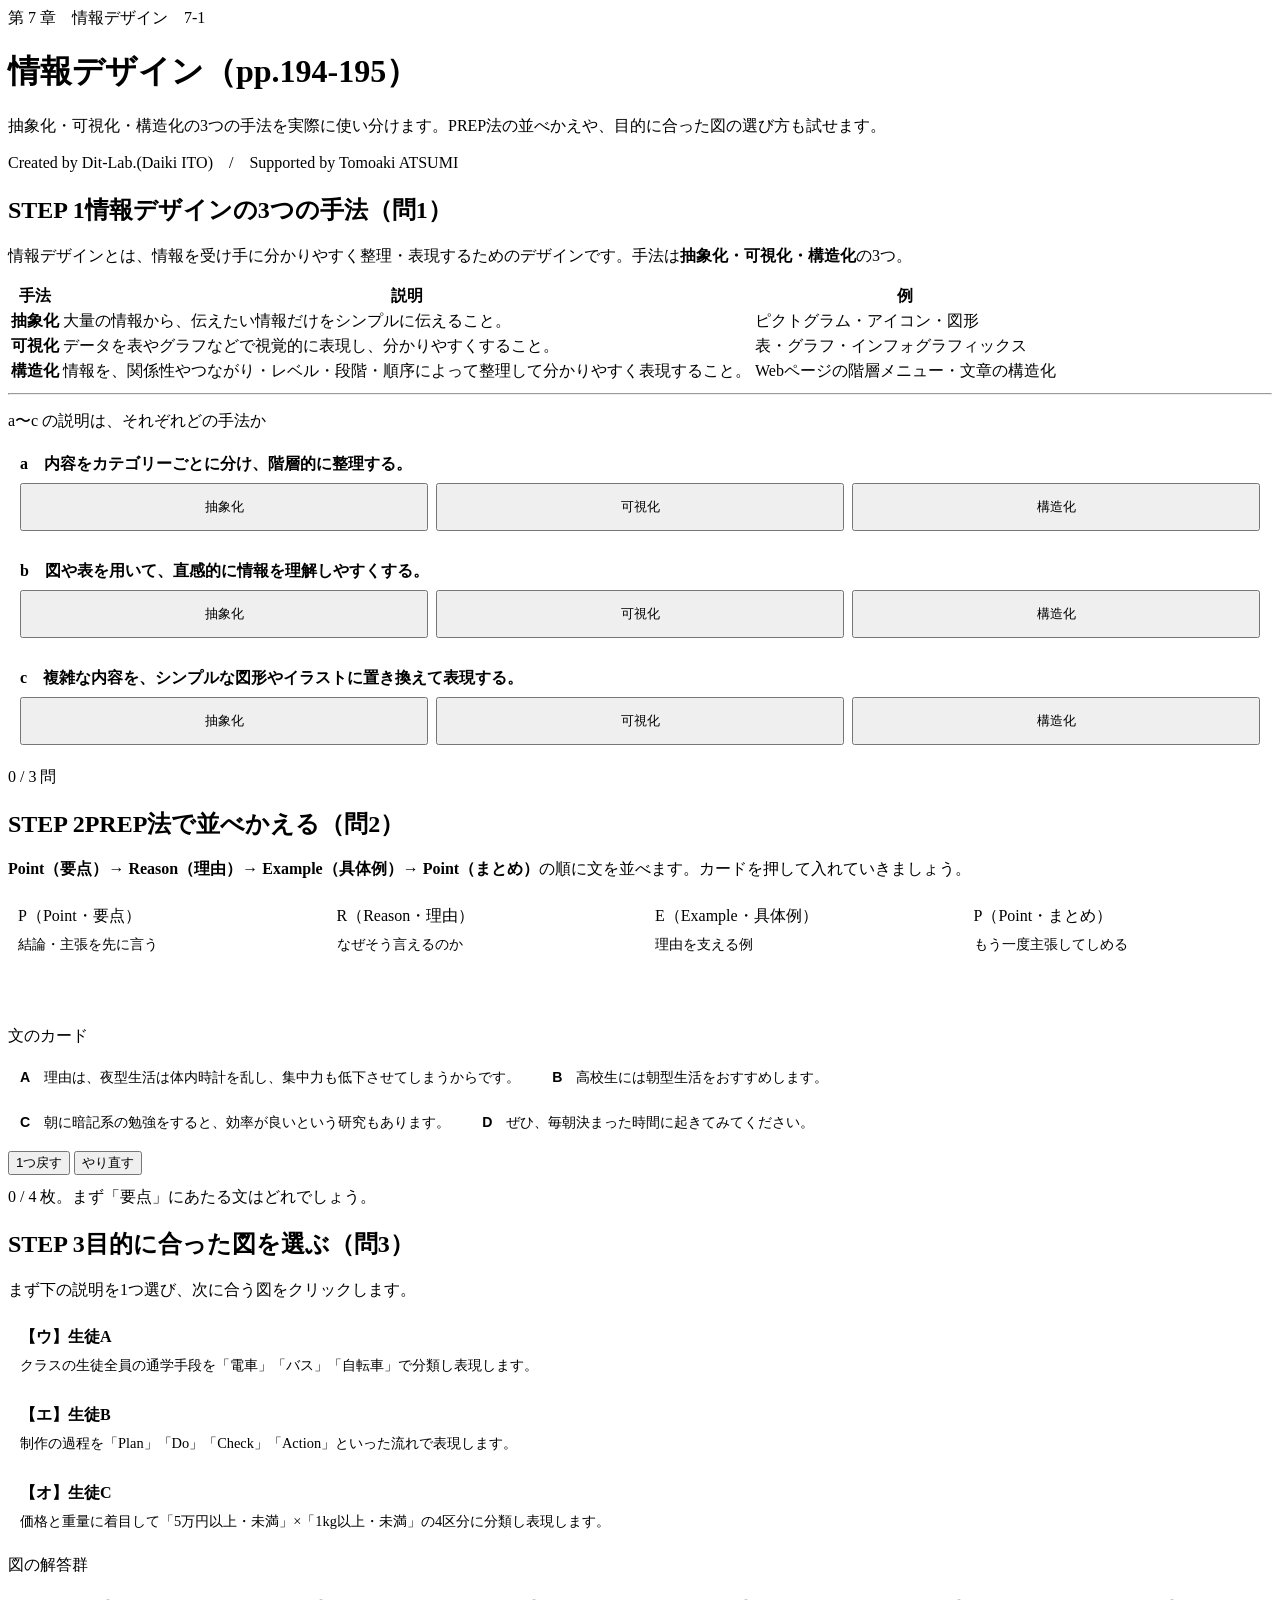
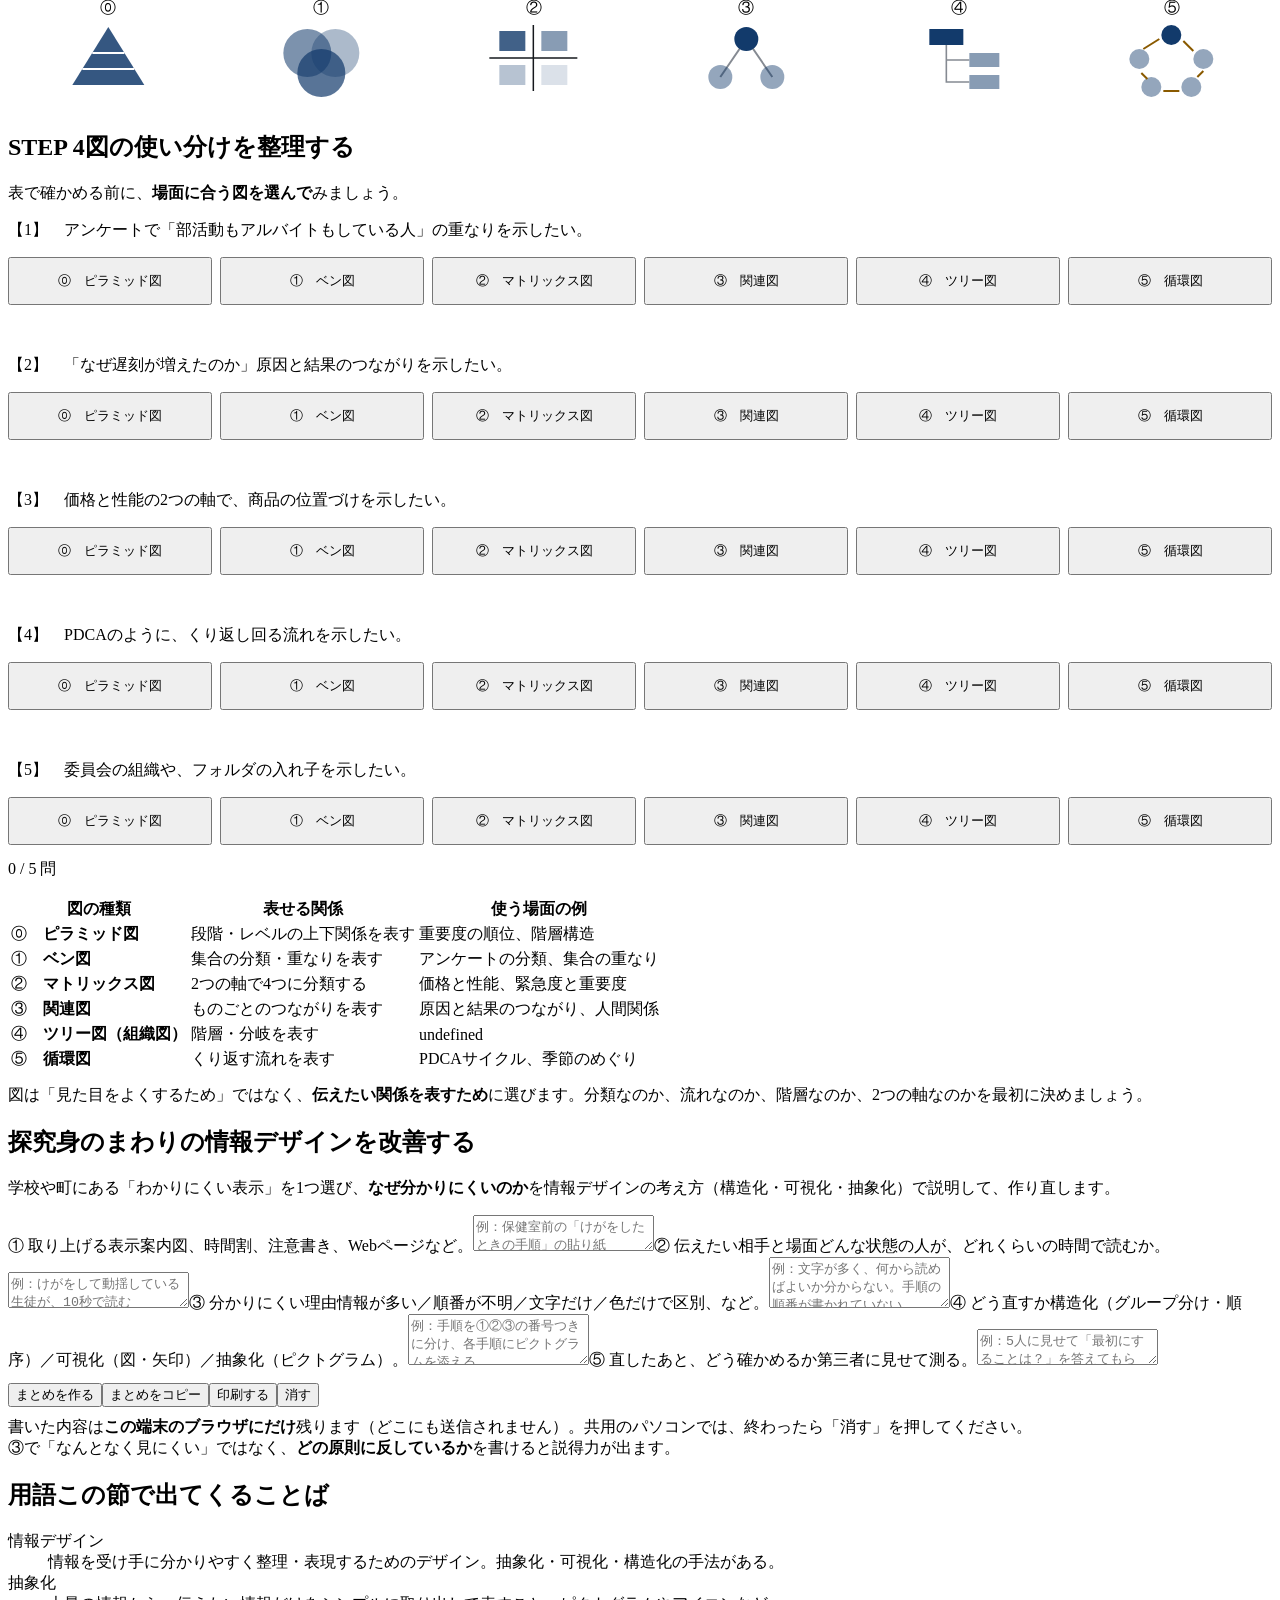
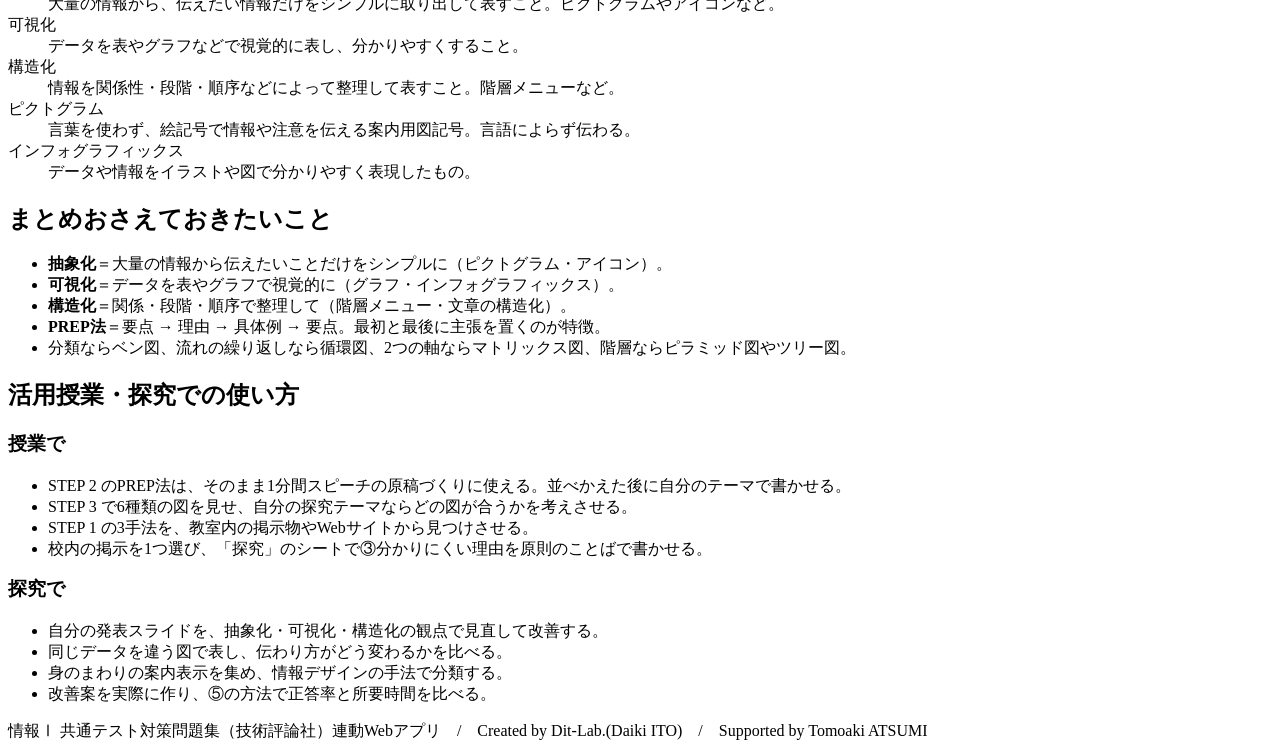
==== commit d8b6b9ed: "feat: 一覧表のセクションに「先に自分で考える」自己チェックを追加（読むだけになっていた箇所を操作できるように）" ====
--- a/index.html
+++ b/index.html
@@ -61,7 +61,10 @@
 
   <section class="step" id="step4">
     <h2><span class="no">STEP 4</span>図の使い分けを整理する</h2>
-    <div class="panel">
+        <p class="desc">表で確かめる前に、<strong>場面に合う図を選んで</strong>みましょう。</p>
+    <div class="panel" id="chkBox" style="margin-bottom:14px"></div>
+    <div class="note" id="chkNote" style="margin:0 0 16px"></div>
+<div class="panel">
       <div class="tbl-scroll"><table class="tbl" id="useTable"></table></div>
       <div class="note info" style="margin-top:12px">図は「見た目をよくするため」ではなく、<strong>伝えたい関係を表すため</strong>に選びます。分類なのか、流れなのか、階層なのか、2つの軸なのかを最初に決めましょう。</div>
     </div>
@@ -119,6 +122,7 @@
 
 <script src="js/terms.js?v=a39c841d"></script>
 <script src="js/worksheet.js?v=b6f4e4b3"></script>
-<script src="js/app.js?v=ffbe1971"></script>
+<script src="js/quiz.js?v=13402362"></script>
+<script src="js/app.js?v=650f70ca"></script>
 </body>
 </html>
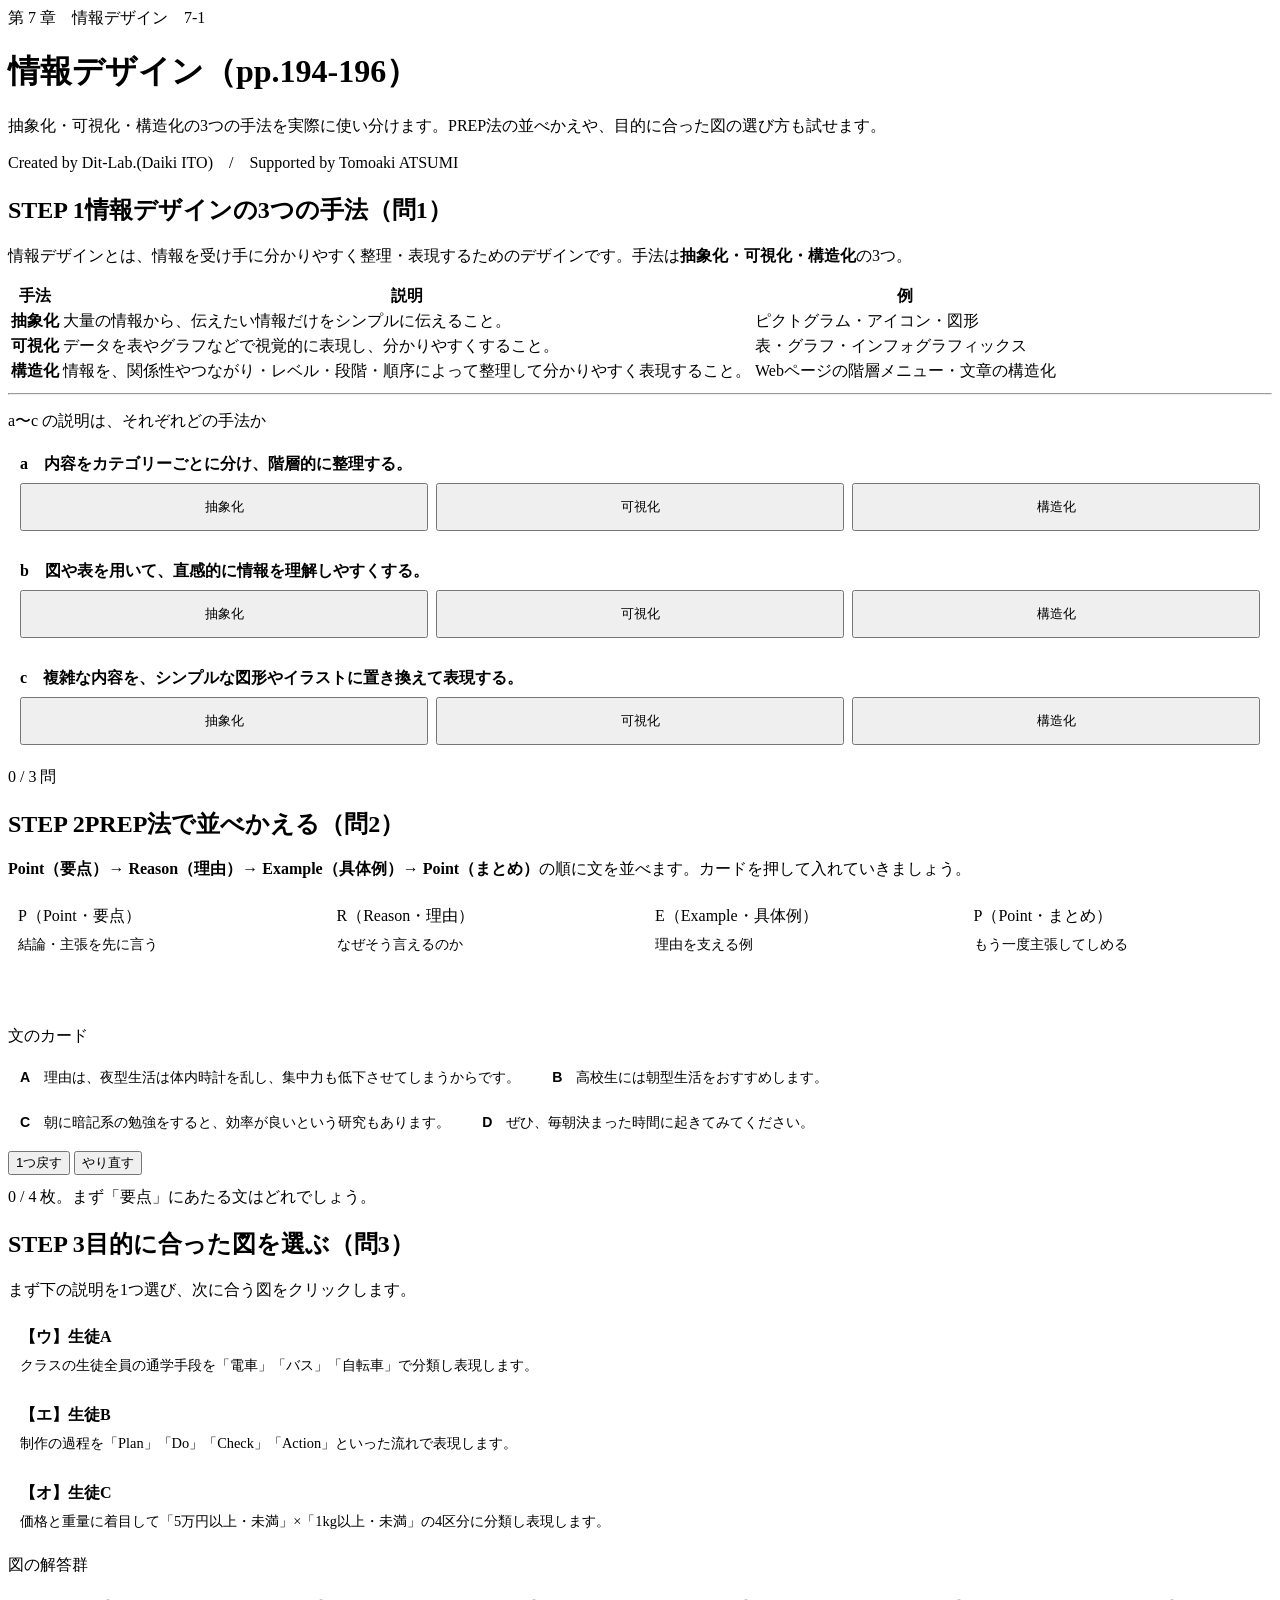
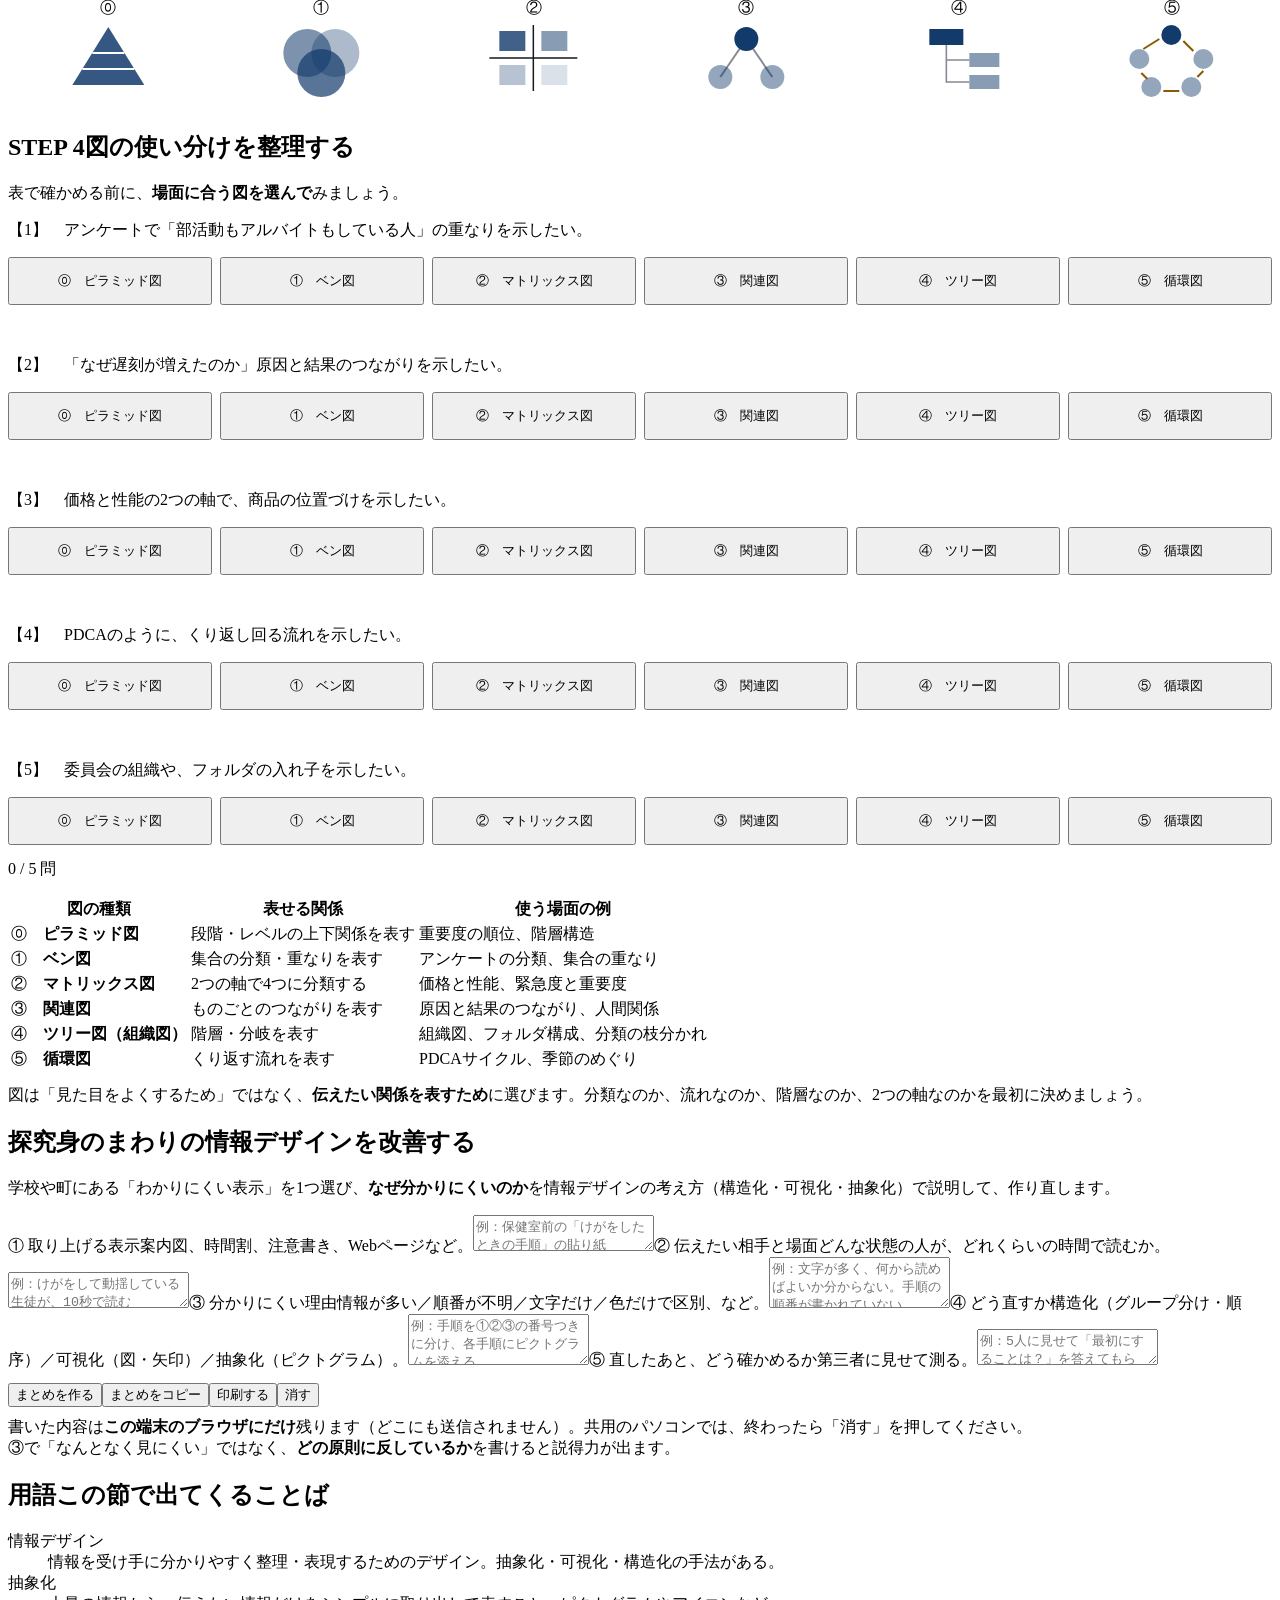
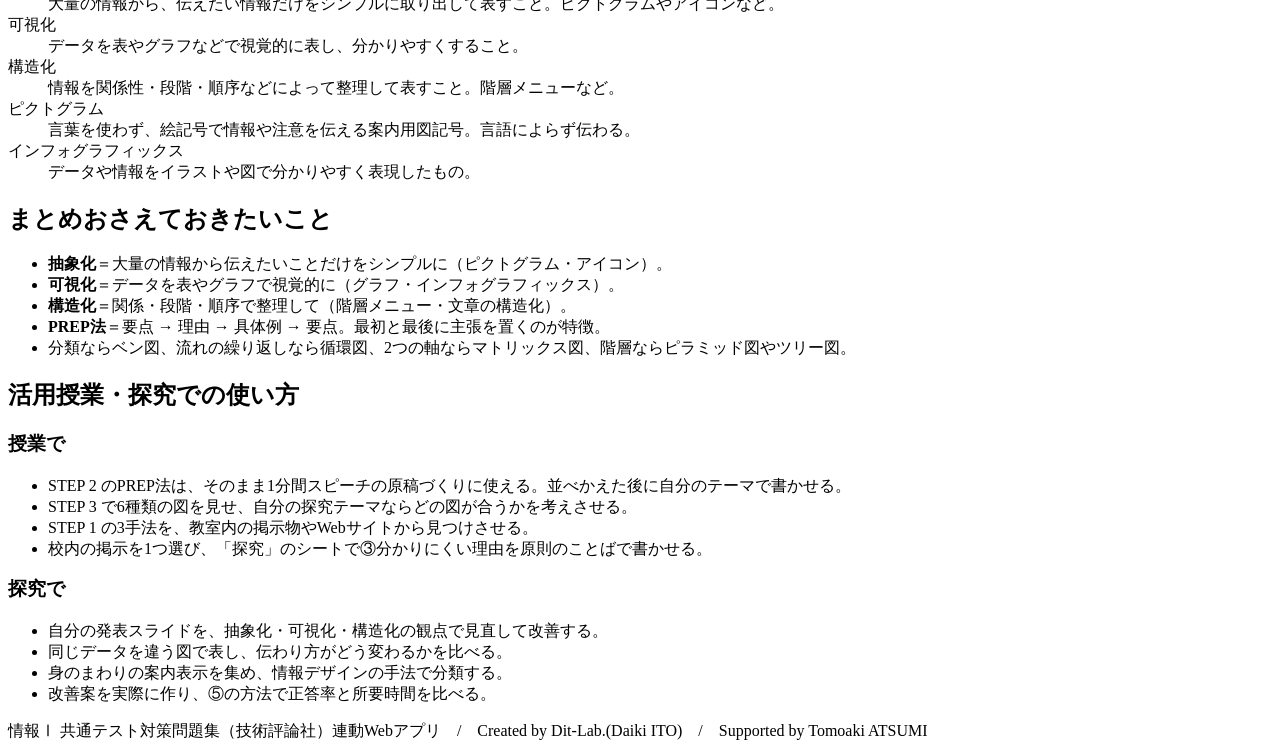
==== commit 159a4d37: "fix: タイトルのページ数表記を台割・最終原稿に合わせて修正" ====
--- a/index.html
+++ b/index.html
@@ -14,7 +14,7 @@
 <header class="app-header">
   <div class="inner">
     <span class="eyebrow">第 7 章　情報デザイン　7-1</span>
-    <h1>情報デザイン（pp.194-195）</h1>
+    <h1>情報デザイン（pp.194-196）</h1>
     <p class="lead">抽象化・可視化・構造化の3つの手法を実際に使い分けます。PREP法の並べかえや、目的に合った図の選び方も試せます。</p>
     <p class="credit">Created by Dit-Lab.(Daiki ITO)　/　Supported by Tomoaki ATSUMI</p>
   </div>
@@ -123,6 +123,6 @@
 <script src="js/terms.js?v=a39c841d"></script>
 <script src="js/worksheet.js?v=b6f4e4b3"></script>
 <script src="js/quiz.js?v=13402362"></script>
-<script src="js/app.js?v=650f70ca"></script>
+<script src="js/app.js?v=7070c05f"></script>
 </body>
 </html>
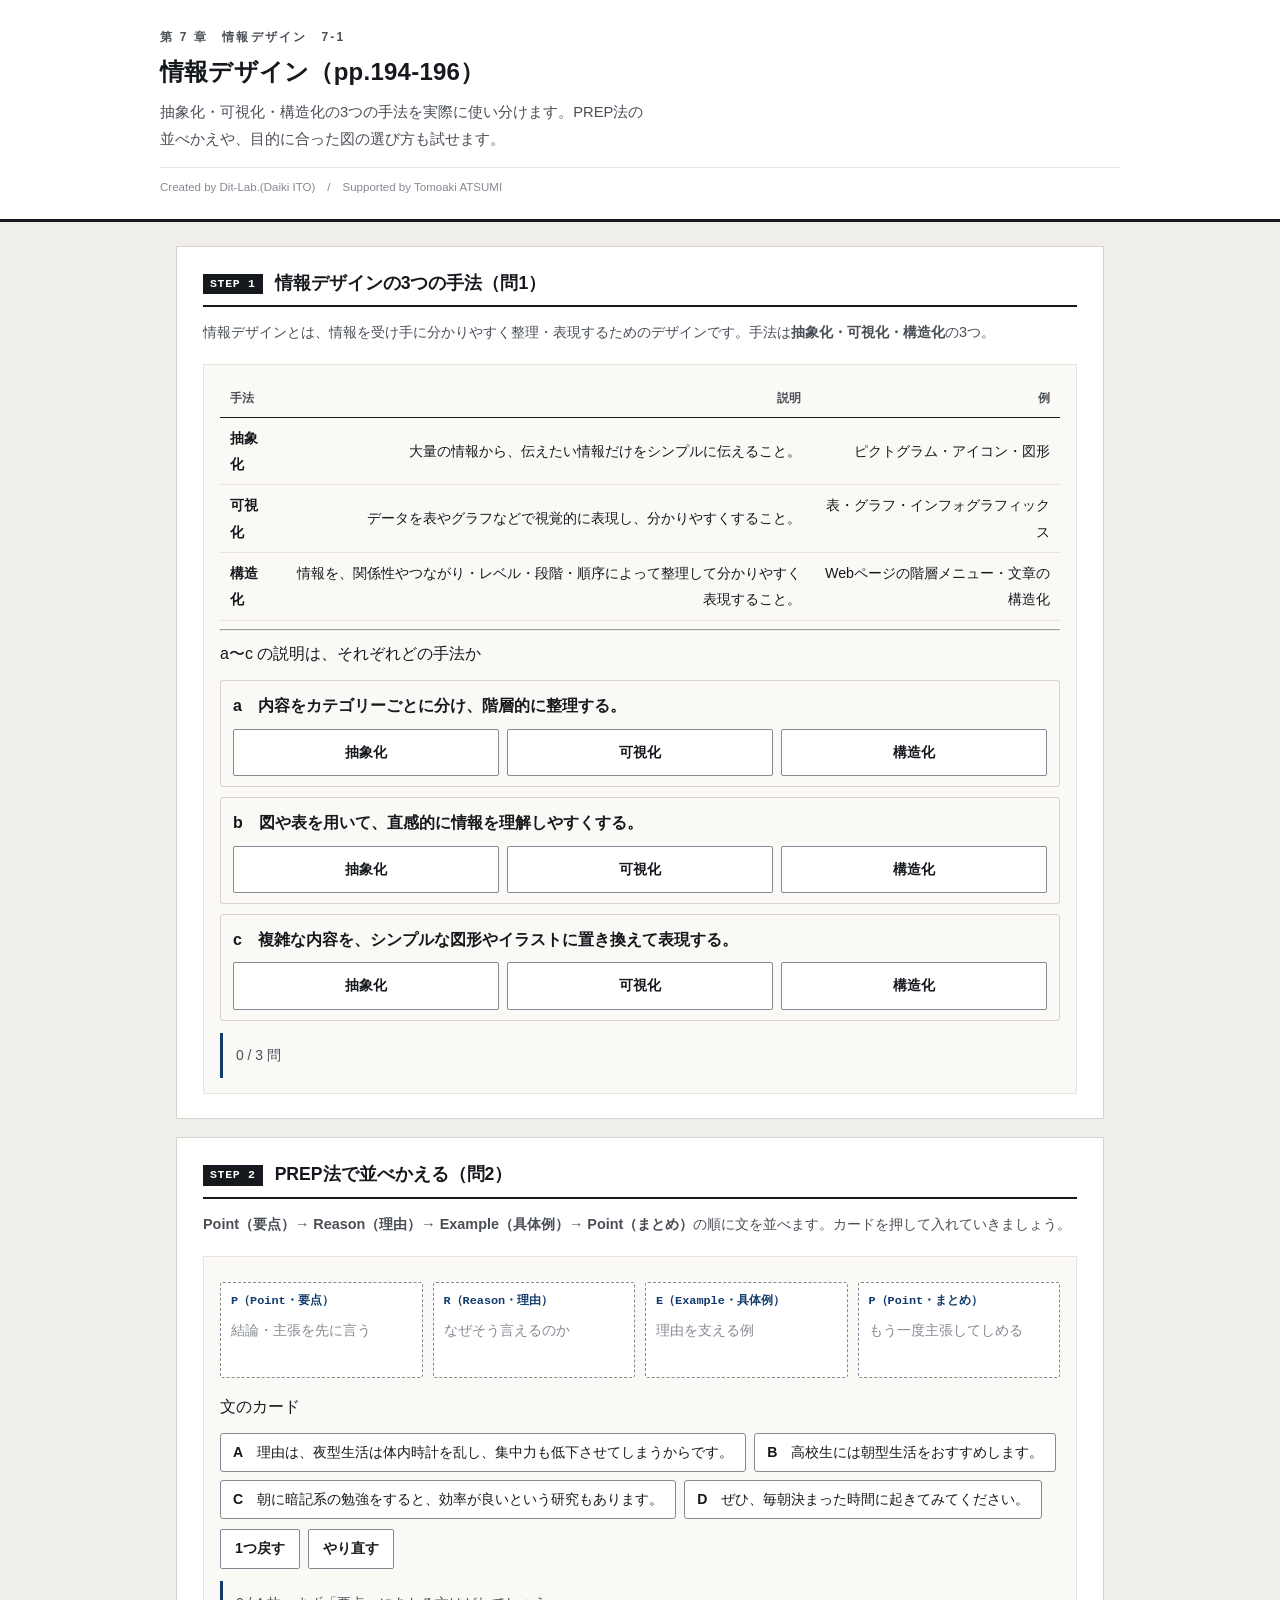
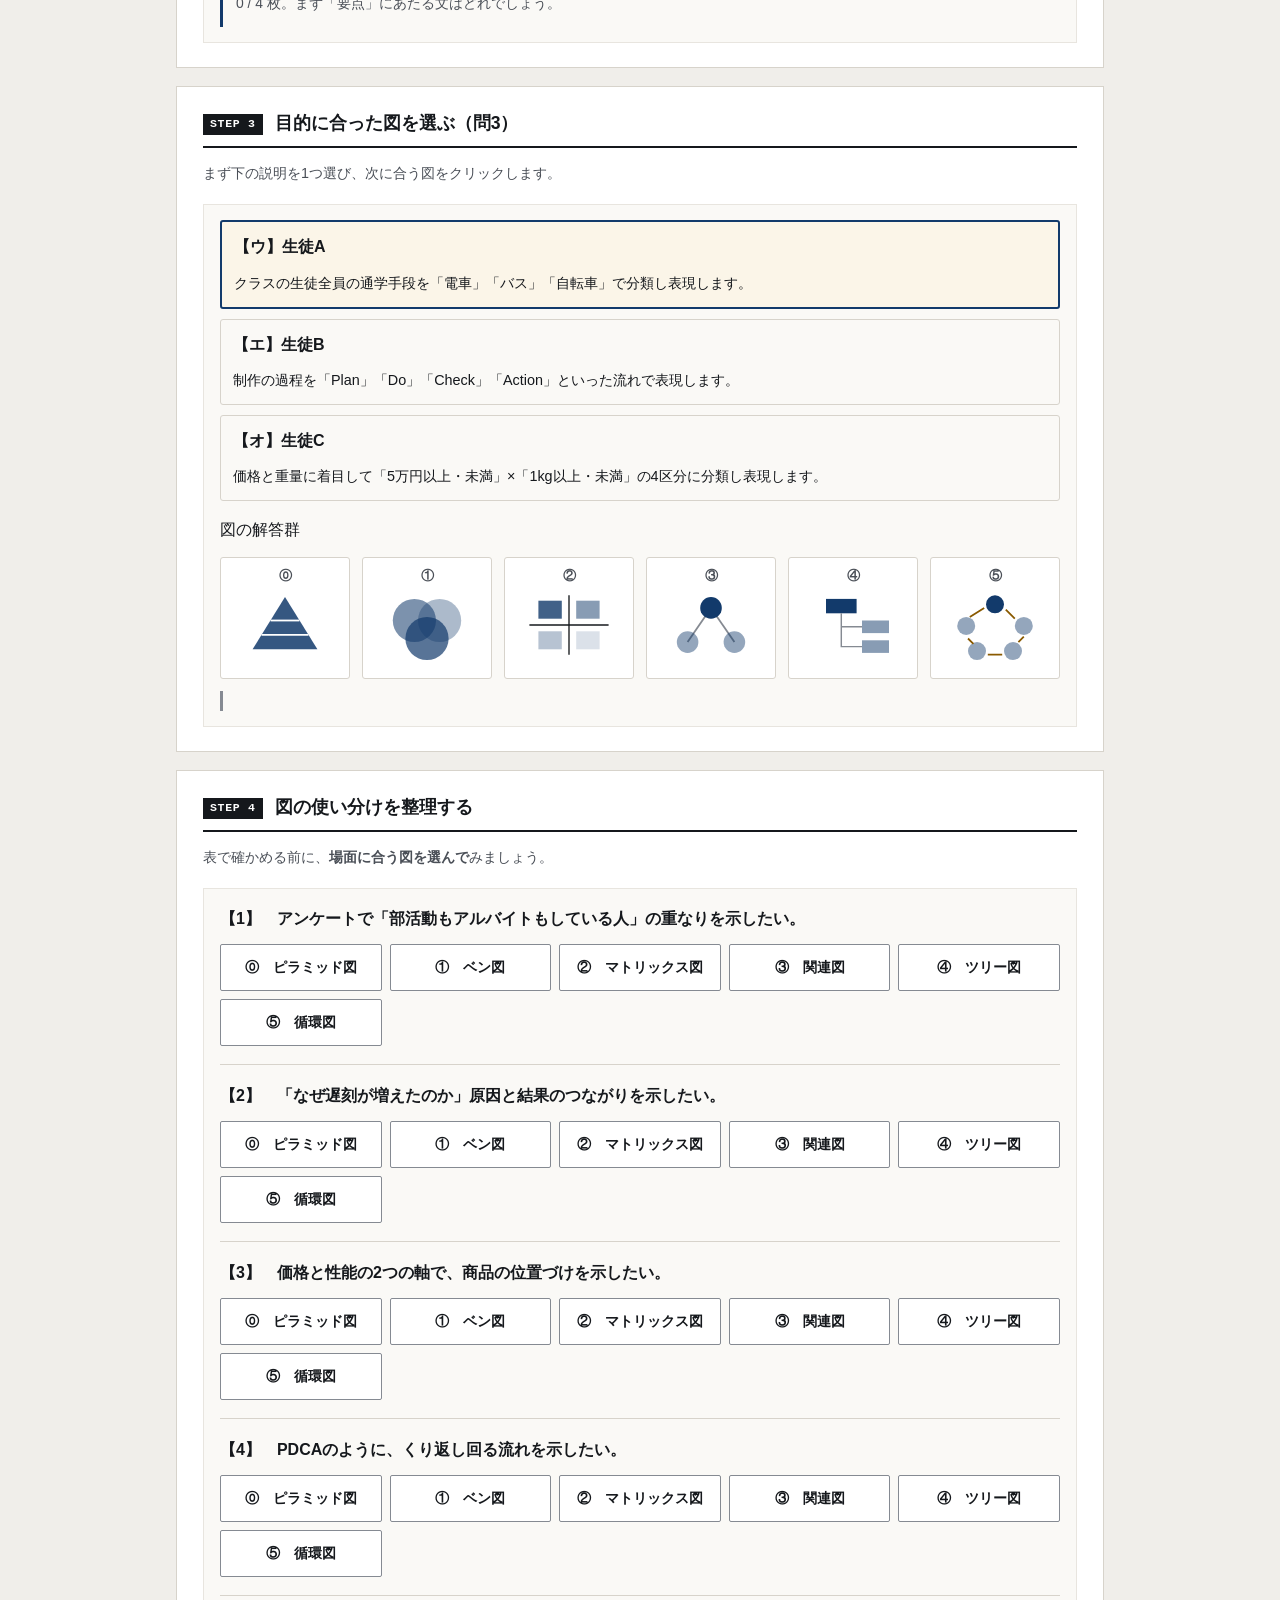
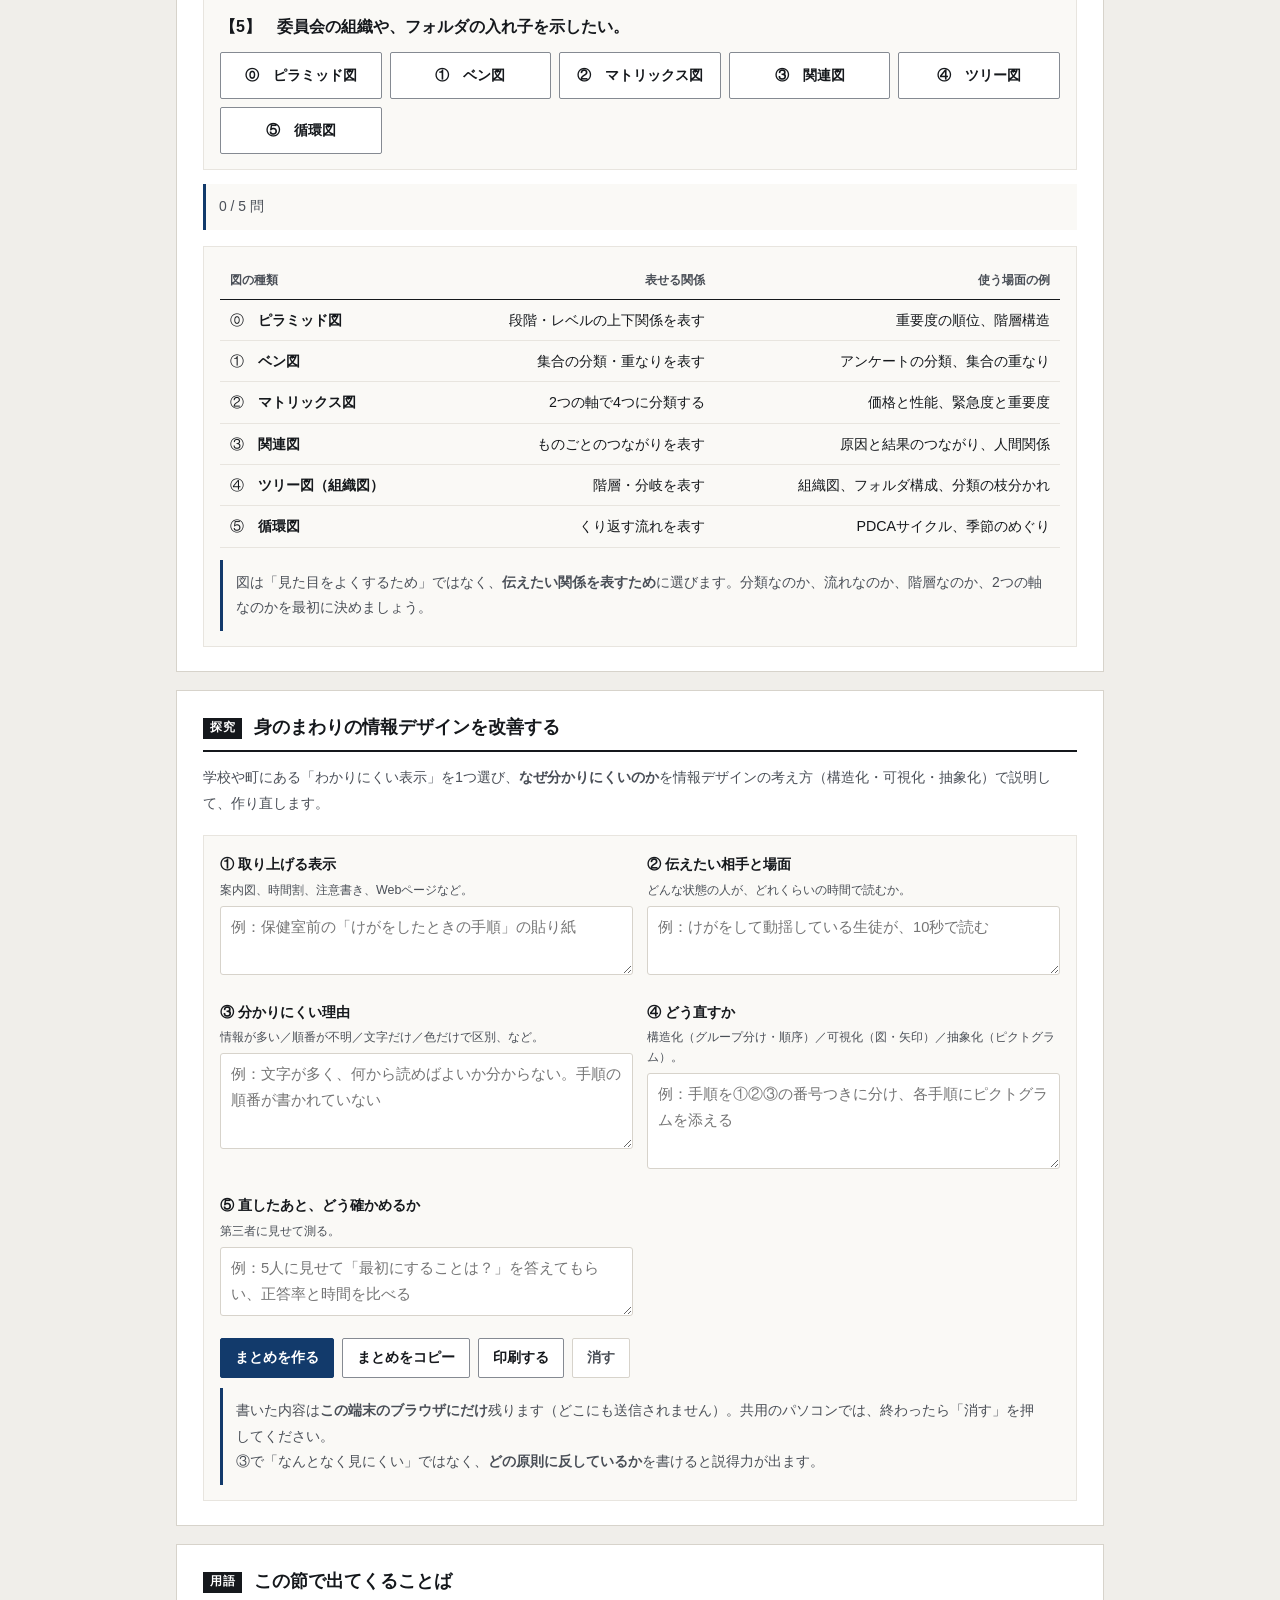
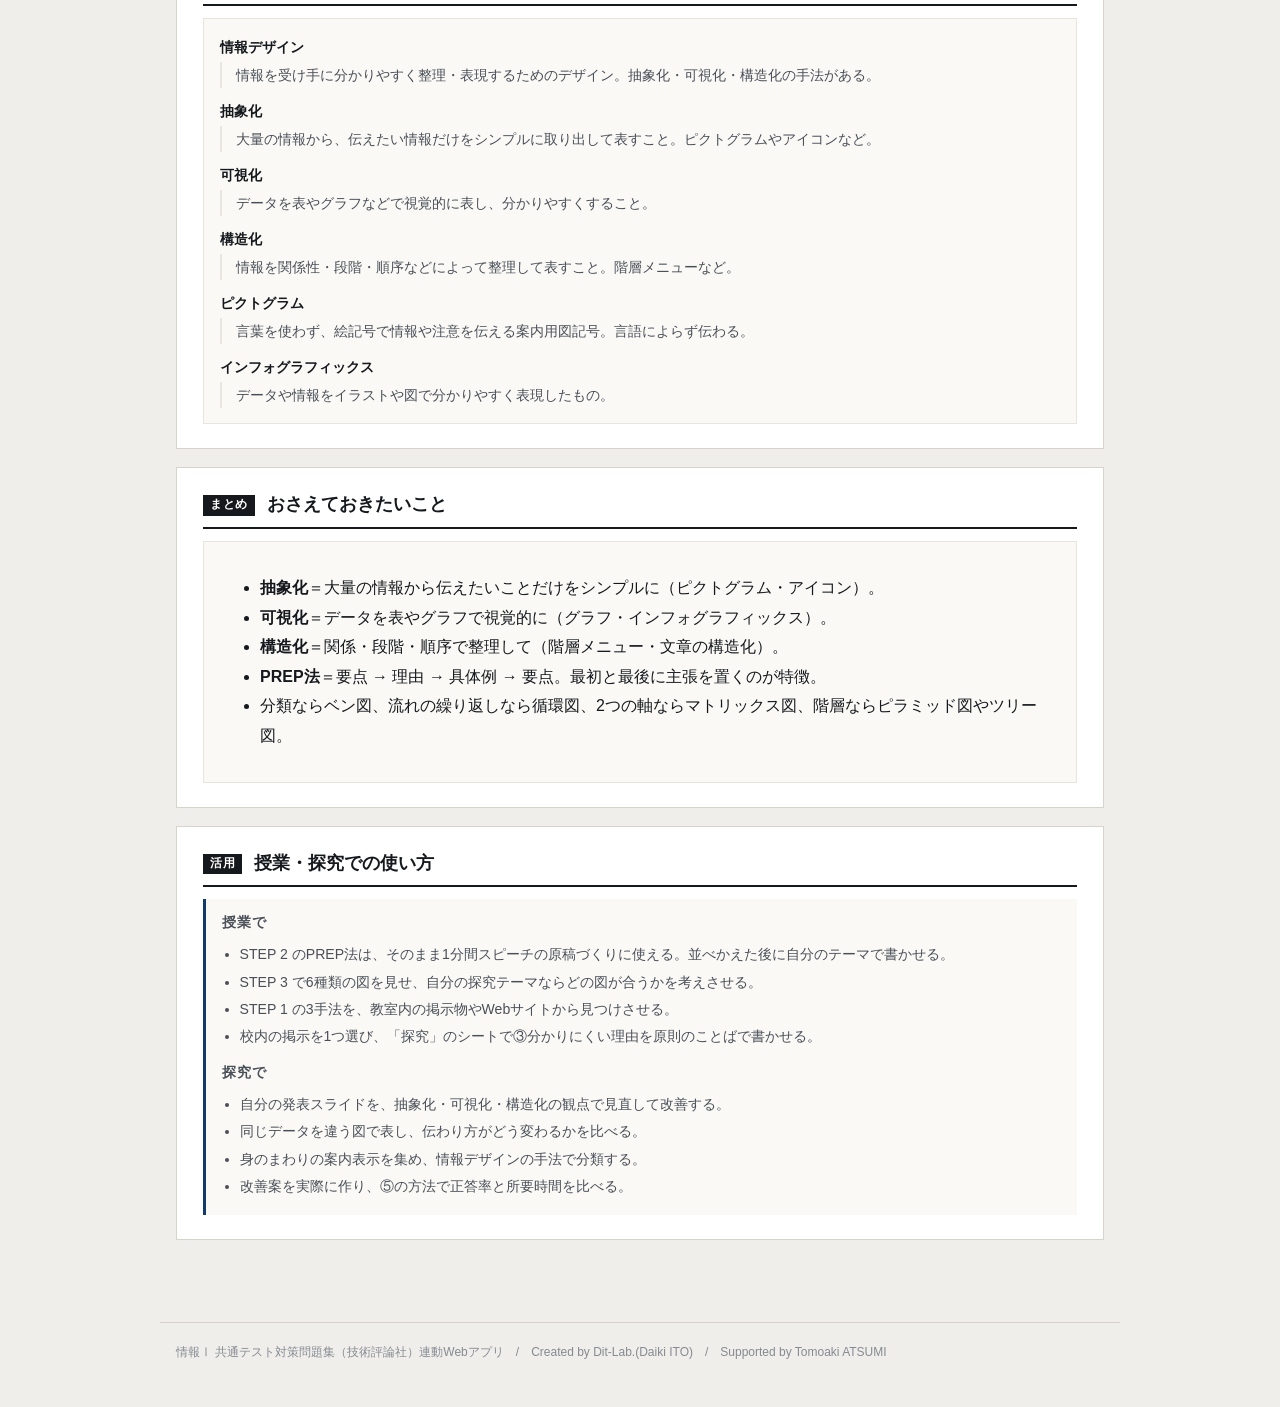
==== commit 4a4d84d0: "fix: 未定義のCSS変数（--line/--muted/--sans）で枠線と文字色が消えていた問題を修正" ====
--- a/index.html
+++ b/index.html
@@ -6,7 +6,7 @@
 <title>情報デザイン｜情報Ⅰ共通テスト対策問題集</title>
 <meta name="description" content="抽象化・可視化・構造化の3つの手法を実際に使い分けます。PREP法の並べかえや、目的に合った図の選び方も試せます。">
 <link rel="icon" href="data:image/svg+xml,%3Csvg xmlns=%22http://www.w3.org/2000/svg%22 viewBox=%220 0 32 32%22%3E%3Crect width=%2232%22 height=%2232%22 fill=%22%2315181c%22/%3E%3Ctext x=%2216%22 y=%2222%22 font-size=%2218%22 font-family=%22monospace%22 fill=%22%23fff%22 text-anchor=%22middle%22%3E01%3C/text%3E%3C/svg%3E">
-<link rel="stylesheet" href="css/style.css?v=bdbb3cb0">
+<link rel="stylesheet" href="css/style.css?v=88681cd4">
 <link rel="stylesheet" href="css/app.css?v=c68f0363">
 </head>
 <body>
--- a/css/style.css
+++ b/css/style.css
@@ -0,0 +1,304 @@
+/* =========================================================
+   情報Ⅰ 共通テスト対策問題集 — Web アプリ共通スタイル
+   紙面（参考書）に寄せた設計。装飾色は使わず、色は意味を持つときだけ。
+   ========================================================= */
+
+:root{
+  --paper:#ffffff;
+  --paper-2:#faf9f6;      /* うすい紙 */
+  --bg:#f0eeea;           /* 台紙 */
+  --ink:#15181c;
+  --ink-2:#4a4f57;
+  --ink-3:#858a92;
+  --rule:#d7d3cb;
+  /* 旧名のまま書かれているアプリ用の別名（未定義だと枠線や文字色が消えるため） */
+  --line: var(--rule);
+  --muted: var(--ink-2);
+  --sans: var(--font);         /* 罫線 */
+  --rule-2:#e8e5df;
+  --accent:#123a6b;       /* 濃紺。主要操作と現在地だけに使う */
+  --accent-w:#e9eef6;
+  --zero:#c0392b;         /* 左＝0 */
+  --one:#1d4ed8;          /* 右＝1 */
+  --ok:#1f7a3d;   --ok-bg:#eef6f0;
+  --ng:#b3261e;   --ng-bg:#fbefee;
+  --warn:#8a5a00; --warn-bg:#fbf5e8;
+  --font:"Hiragino Kaku Gothic ProN","Hiragino Sans","Yu Gothic Medium","Yu Gothic",
+         "Noto Sans JP",Meiryo,-apple-system,BlinkMacSystemFont,sans-serif;
+  --mono:"SFMono-Regular",Menlo,Consolas,"Courier New",monospace;
+}
+
+*{box-sizing:border-box}
+[hidden]{display:none !important}
+html{-webkit-text-size-adjust:100%}
+body{
+  margin:0; background:var(--bg); color:var(--ink);
+  font-family:var(--font); font-size:16px; line-height:1.85;
+  font-feature-settings:"palt" 1;
+}
+h1,h2,h3,h4{line-height:1.45; margin:0; font-weight:700}
+p{margin:0 0 .75em} p:last-child{margin-bottom:0}
+a{color:var(--accent)}
+
+/* ---------- 標題 ---------- */
+.app-header{background:var(--paper); border-bottom:3px solid var(--ink); padding:26px 20px 20px}
+.app-header .inner{max-width:960px; margin:0 auto}
+.app-header .eyebrow{
+  font-size:.75rem; font-weight:700; color:var(--ink-2); letter-spacing:.18em;
+  display:block; margin-bottom:7px;
+}
+.app-header h1{font-size:1.5rem; letter-spacing:.01em}
+.app-header .lead{font-size:.92rem; color:var(--ink-2); margin-top:9px; max-width:60ch}
+.app-header .credit{
+  font-size:.72rem; color:var(--ink-3); margin-top:14px;
+  padding-top:9px; border-top:1px solid var(--rule-2);
+}
+
+/* ---------- 版面 ---------- */
+.wrap{max-width:960px; margin:0 auto; padding:24px 16px 64px}
+.step{background:var(--paper); border:1px solid var(--rule); padding:24px 26px; margin-bottom:18px}
+.step > h2{
+  display:flex; align-items:baseline; gap:12px; font-size:1.1rem;
+  padding-bottom:9px; border-bottom:2px solid var(--ink); margin-bottom:12px;
+}
+.step > h2 .no{
+  flex:none; font-family:var(--mono); font-size:.72rem; font-weight:700;
+  background:var(--ink); color:var(--paper); padding:2px 7px; letter-spacing:.06em;
+  position:relative; top:-2px;
+}
+.step > .desc{color:var(--ink-2); font-size:.9rem; margin-bottom:18px}
+.step[hidden]{display:none}
+
+.grid{display:grid; gap:20px}
+.grid > *{min-width:0}          /* 子の中身で列が広がるのを防ぐ */
+@media(min-width:800px){ .grid.c2{grid-template-columns:1fr 1fr} }
+@media(min-width:800px){ .grid.c21{grid-template-columns:1.45fr 1fr} }
+
+.panel{border:1px solid var(--rule-2); background:var(--paper-2); padding:15px 16px; min-width:0}
+.panel > h3{
+  font-size:.8rem; font-weight:700; color:var(--ink-2); letter-spacing:.08em;
+  margin-bottom:12px; padding-bottom:6px; border-bottom:1px solid var(--rule);
+}
+
+/* ---------- 部品 ---------- */
+.btn{
+  appearance:none; border:1px solid var(--ink-3); background:var(--paper); color:var(--ink);
+  font-family:inherit; font-size:.88rem; font-weight:700; padding:8px 14px;
+  border-radius:2px; cursor:pointer; min-height:40px; line-height:1.4;
+  transition:background .12s, border-color .12s, color .12s;
+}
+.btn:hover:not(:disabled){background:var(--accent-w); border-color:var(--accent); color:var(--accent)}
+.btn:disabled{opacity:.35; cursor:not-allowed}
+.btn.primary{background:var(--accent); color:var(--paper); border-color:var(--accent)}
+.btn.primary:hover:not(:disabled){background:#0d2c53; color:var(--paper)}
+.btn.ghost{border-color:var(--rule); color:var(--ink-2)}
+.btn.sm{font-size:.8rem; padding:5px 10px; min-height:34px}
+.btn-row{display:flex; flex-wrap:wrap; gap:8px; align-items:center}
+
+/* タブ（見出し下線式） */
+.seg{display:flex; gap:0; border-bottom:1px solid var(--rule)}
+.seg button{
+  appearance:none; border:0; background:transparent; font-family:inherit; font-size:.88rem;
+  font-weight:700; color:var(--ink-3); padding:9px 4px; margin-right:26px; cursor:pointer;
+  border-bottom:3px solid transparent; margin-bottom:-1px; min-height:40px;
+}
+.seg button:hover{color:var(--ink-2)}
+.seg button[aria-pressed="true"]{color:var(--ink); border-bottom-color:var(--accent)}
+
+label.fld{display:block; font-size:.78rem; font-weight:700; color:var(--ink-2); margin-bottom:5px; letter-spacing:.04em}
+input[type=text], textarea, input[type=number]{
+  width:100%; font-family:inherit; font-size:1rem; color:var(--ink);
+  border:1px solid var(--ink-3); border-radius:2px; padding:9px 11px;
+  background:var(--paper); min-height:42px;
+}
+input:focus, textarea:focus{outline:2px solid var(--accent); outline-offset:-1px; border-color:var(--accent)}
+.btn:focus-visible, .seg button:focus-visible, .node-card:focus-visible{outline:2px solid var(--accent); outline-offset:2px}
+textarea{resize:vertical; line-height:1.7}
+.mono{font-family:var(--mono)}
+
+table.tbl{width:100%; border-collapse:collapse; font-size:.89rem}
+table.tbl th, table.tbl td{border-bottom:1px solid var(--rule-2); padding:7px 10px; text-align:right}
+table.tbl th:first-child, table.tbl td:first-child{text-align:left}
+table.tbl thead th{border-bottom:1.5px solid var(--ink); font-size:.76rem; color:var(--ink-2); font-weight:700; white-space:nowrap}
+.tbl-scroll{overflow-x:auto; -webkit-overflow-scrolling:touch; max-width:100%}
+
+.note{padding:10px 13px; font-size:.87rem; border-left:3px solid var(--ink-3); background:var(--paper-2); overflow-wrap:break-word; word-break:break-word}
+.note.ok{background:var(--ok-bg); border-left-color:var(--ok); color:#123f22}
+.note.ng{background:var(--ng-bg); border-left-color:var(--ng); color:#6d1a15}
+.note.info{background:var(--paper-2); border-left-color:var(--accent); color:var(--ink-2)}
+.note.warn{background:var(--warn-bg); border-left-color:var(--warn); color:#5c3d00}
+.note[hidden]{display:none}
+
+.badge{
+  display:inline-block; font-size:.72rem; font-weight:700; padding:1px 7px;
+  border:1px solid var(--rule); color:var(--ink-2); background:var(--paper); letter-spacing:.04em;
+}
+
+/* 数値は罫線で仕切るだけ。カードにしない */
+.metrics{display:flex; flex-wrap:wrap; gap:0; border-top:1px solid var(--rule)}
+.metric{flex:1 1 130px; padding:11px 14px 11px 0; border-right:1px solid var(--rule-2)}
+.metric:last-child{border-right:0}
+.metric .k{font-size:.74rem; color:var(--ink-3); font-weight:700; letter-spacing:.05em}
+.metric .v{font-size:1.6rem; font-weight:700; line-height:1.3; font-family:var(--mono); letter-spacing:-.01em}
+.metric .s{font-size:.76rem; color:var(--ink-2)}
+
+.bit0{color:var(--zero); font-weight:700}
+.bit1{color:var(--one); font-weight:700}
+
+.app-footer{
+  max-width:960px; margin:0 auto; padding:18px 16px 44px; color:var(--ink-3);
+  font-size:.75rem; border-top:1px solid var(--rule);
+}
+.sr-only{position:absolute;width:1px;height:1px;overflow:hidden;clip:rect(0 0 0 0);white-space:nowrap}
+
+@media(max-width:640px){
+  body{font-size:15px}
+  .app-header{padding:20px 16px 16px}
+  .app-header h1{font-size:1.16rem}
+  .wrap{padding:16px 12px 52px}
+  .step{padding:18px 15px}
+  .seg button{margin-right:18px; font-size:.84rem}
+  .metric{flex-basis:50%; border-right:0}
+}
+@media (prefers-reduced-motion:reduce){ *{animation:none!important; transition:none!important} }
+
+/* ---------- 自分のデータ・共有・印刷 ---------- */
+.toolbar{display:flex; flex-wrap:wrap; gap:8px; align-items:center; margin-top:12px;
+  padding-top:12px; border-top:1px solid var(--rule-2)}
+.toolbar .hint{font-size:.78rem; color:var(--ink-3)}
+.paste-area{width:100%; min-height:110px; font-family:var(--mono); font-size:.86rem}
+.use-note{background:var(--paper-2); border-left:3px solid var(--accent); padding:14px 16px; font-size:.88rem}
+.use-note h3{font-size:.86rem; letter-spacing:.06em; margin-bottom:8px; color:var(--ink-2)}
+.use-note ol, .use-note ul{margin:0; padding-left:1.25em; line-height:1.95; color:var(--ink-2)}
+
+@media print{
+  body{background:#fff}
+  .app-header{border-bottom:2px solid #000}
+  .step{border:1px solid #bbb; break-inside:avoid; page-break-inside:avoid; margin-bottom:12px}
+  .btn, .seg, .toolbar, input[type=range]{display:none !important}
+  .note{border-left-width:2px}
+  a[href]:after{content:""}
+}
+
+/* ---------- 入力グリッド ---------- */
+.dg-scroll{overflow:auto; -webkit-overflow-scrolling:touch; border:1px solid var(--rule); background:var(--paper); max-height:420px}
+table.dg{border-collapse:collapse; font-family:var(--mono); font-size:.9rem; min-width:100%}
+table.dg th, table.dg td{border:1px solid var(--rule-2); padding:0}
+table.dg thead th{background:var(--paper-2); position:sticky; top:0; z-index:2}
+table.dg .dg-n{background:var(--paper-2); color:var(--ink-3); font-size:.76rem; font-weight:400;
+  text-align:center; min-width:34px; padding:0 4px; position:sticky; left:0; z-index:1}
+table.dg .dg-corner{background:var(--paper-2); min-width:34px; position:sticky; left:0; z-index:3}
+table.dg .dg-act{background:var(--paper-2); width:34px}
+.dg-h, .dg-c{width:100%; min-width:96px; border:0; background:transparent; font-family:inherit;
+  font-size:.9rem; padding:8px 9px; color:var(--ink); min-height:38px}
+.dg-h{font-weight:700; font-family:var(--font); font-size:.82rem; color:var(--ink-2)}
+.dg-c.num{text-align:right}
+.dg-c:focus, .dg-h:focus{outline:2px solid var(--accent); outline-offset:-2px; background:var(--accent-w)}
+.dg-del{border:0; background:transparent; color:var(--ink-3); cursor:pointer; width:32px; height:34px; font-size:1rem}
+.dg-del:hover{color:var(--ng)}
+.dg-tools{display:flex; flex-wrap:wrap; gap:8px; align-items:center; margin-top:10px}
+.dg-hint{font-size:.76rem; color:var(--ink-3)}
+
+/* ---------- ファイル読み込み ---------- */
+.filebox{display:flex; flex-wrap:wrap; gap:10px; align-items:center; padding:12px;
+  border:1px dashed var(--rule); background:var(--paper-2)}
+.filebox input[type=file]{font-size:.85rem; font-family:inherit; max-width:100%}
+.filebox .sel{max-width:220px}
+.filelabel{display:inline-flex; align-items:center; gap:6px; font-size:.85rem; font-weight:700;
+  border:1px solid var(--ink-3); background:var(--paper); padding:8px 14px; border-radius:2px; cursor:pointer; min-height:40px}
+.filelabel:hover{border-color:var(--accent); color:var(--accent); background:var(--accent-w)}
+.filelabel input{display:none}
+
+/* ---------- 用語解説 ---------- */
+.term{position:relative; border-bottom:1.5px dotted var(--accent); cursor:help; color:var(--accent); font-weight:700}
+.term .term-pop{display:none; position:absolute; left:0; top:1.7em; z-index:50; width:min(300px,78vw);
+  background:var(--paper); border:1px solid var(--ink-3); box-shadow:0 6px 20px rgba(0,0,0,.14);
+  padding:10px 12px; font-size:.82rem; font-weight:400; color:var(--ink-2); line-height:1.75;
+  border-left:3px solid var(--accent); cursor:auto; text-align:left}
+.term .term-pop b{display:block; color:var(--ink); font-size:.86rem; margin-bottom:3px}
+.term.open .term-pop{display:block}
+dl.gloss{margin:0; font-size:.88rem}
+dl.gloss dt{font-weight:700; color:var(--ink); margin-top:10px}
+dl.gloss dt:first-child{margin-top:0}
+dl.gloss dd{margin:2px 0 0; color:var(--ink-2); line-height:1.85; padding-left:1em; border-left:2px solid var(--rule-2)}
+@media print{ .term{border-bottom:0; color:inherit} .term .term-pop{display:none !important} }
+
+/* ---------- スマホ・タブレット ---------- */
+@media (max-width:1024px){
+  /* iOS で入力時に画面が勝手に拡大するのを防ぐ（16px 未満だとズームする） */
+  input[type=text], input[type=number], textarea, select, .dg-c, .dg-h{ font-size:16px }
+  .dg-c, .dg-h{ min-width:110px }
+}
+@media (max-width:820px){
+  .grid.c2,.grid.c21{grid-template-columns:1fr}
+  .dg-scroll{max-height:340px}
+  .filebox{flex-direction:column; align-items:stretch}
+  .filebox .sel{max-width:100%}
+  .term .term-pop{left:auto; right:0; width:min(280px,86vw)}
+}
+@media (max-width:480px){
+  .step > h2{font-size:1rem; flex-wrap:wrap}
+  .metrics{gap:0}
+  .metric{flex-basis:50%; padding-right:10px}
+  .metric .v{font-size:1.3rem}
+  .btn{padding:8px 12px}
+  .dg-tools{gap:6px}
+  .dg-hint{width:100%}
+}
+/* タッチ操作でのスクロールを滑らかに */
+.tbl-scroll, .dg-scroll, .tree-box{ -webkit-overflow-scrolling:touch; overscroll-behavior-x:contain }
+
+/* 幅指定つきの入力欄がスマートフォンではみ出さないようにする */
+input[type=text], input[type=number], input[type=search], textarea, select{ max-width:100% }
+.btn-row > label{ min-width:0; max-width:100% }
+.btn-row > label input, .btn-row > label select{ max-width:100% }
+
+/* 共通：○×判定・並べかえ（quiz.js 用） */
+.abcde{border:1px solid var(--rule); border-radius:3px; overflow:hidden}
+.abcde > div{border-top:1px solid var(--rule); padding:10px 12px}
+.abcde > div:first-child{border-top:0}
+.abcde .st{display:flex; gap:10px; align-items:flex-start; flex-wrap:wrap}
+.abcde .st .k{font-weight:700; font-family:var(--mono); min-width:1.4em}
+.abcde .st .t{flex:1; min-width:12em}
+.abcde .jb{display:flex; gap:6px}
+.abcde .jb .btn{min-width:3.4em; padding:6px 10px; text-align:center}
+.prep{display:grid; grid-template-columns:repeat(auto-fit,minmax(150px,1fr)); gap:10px; margin-top:10px}
+.prep .slot{border:1px dashed var(--ink-3); border-radius:3px; padding:10px; min-height:92px; background:var(--paper)}
+.prep .slot.filled{border-style:solid}
+.prep .slot .tag{font:700 .74rem/1.4 var(--mono); color:var(--accent); display:block; margin-bottom:6px}
+.prep .slot .txt{font-size:.86rem; line-height:1.7}
+.cards{display:flex; flex-wrap:wrap; gap:8px; margin-top:10px}
+.cards .c{border:1px solid var(--ink-3); border-radius:3px; padding:9px 12px; background:var(--paper);
+  cursor:pointer; font-size:.88rem; max-width:100%; text-align:left; font-family:inherit; color:var(--ink)}
+.cards .c:hover{background:var(--warn-bg)}
+.cards .c.used{opacity:.35; pointer-events:none}
+
+/* --- 予想してから実行 --- */
+.pmark{display:inline-block; background:var(--accent); color:#fff; font-size:.7rem; font-weight:700;
+  letter-spacing:.08em; padding:2px 7px; border-radius:2px; margin-right:8px; vertical-align:2px}
+input.pin{font-size:1.05rem; padding:7px 10px; border:1px solid var(--rule); border-radius:3px;
+  width:9em; max-width:100%; background:#fff}
+.btn-row .unit{color:var(--muted); font-size:.9rem}
+.choice4 .btn.on{border-color:var(--accent); box-shadow:inset 0 0 0 1px var(--accent); font-weight:700}
+/* 設問文の見出し（flex ではなく通常の段落。.qhead は左右振り分け用なので用途が別） */
+.pq{margin:0 0 10px; font-weight:700; line-height:1.85}
+
+/* --- 自分のテーマでやってみる（ワークシート） --- */
+.wsheet{display:grid; gap:14px}
+@media(min-width:760px){ .wsheet{grid-template-columns:1fr 1fr} }
+.wsf{display:block}
+.wsf .wsl{display:block; font-weight:700; font-size:.9rem; margin-bottom:3px}
+.wsf .wsh{display:block; font-size:.78rem; color:var(--muted); margin-bottom:5px; line-height:1.6}
+.wsf textarea{width:100%; max-width:100%; font:inherit; font-size:.92rem; line-height:1.75;
+  padding:8px 10px; border:1px solid var(--rule); border-radius:3px; background:#fff; resize:vertical}
+.wsf textarea:focus{outline:2px solid var(--accent); outline-offset:-2px}
+.wsout{margin-top:14px; border:1px solid var(--ink-3); border-radius:3px; background:#fff; padding:16px 18px}
+.wsout h4{margin:0 0 10px; font-size:1rem}
+.wsout dl{margin:0}
+.wsout dt{font-weight:700; font-size:.84rem; color:var(--accent); margin-top:10px}
+.wsout dd{margin:2px 0 0; font-size:.92rem; line-height:1.85; white-space:pre-wrap}
+.wsout .wsmsg{margin:10px 0 0; font-size:.86rem; color:var(--muted)}
+@media print{
+  .app-header, .btn-row, .step:not(.wsprint){ display:none !important }
+  .wsout{border:none; padding:0}
+}
